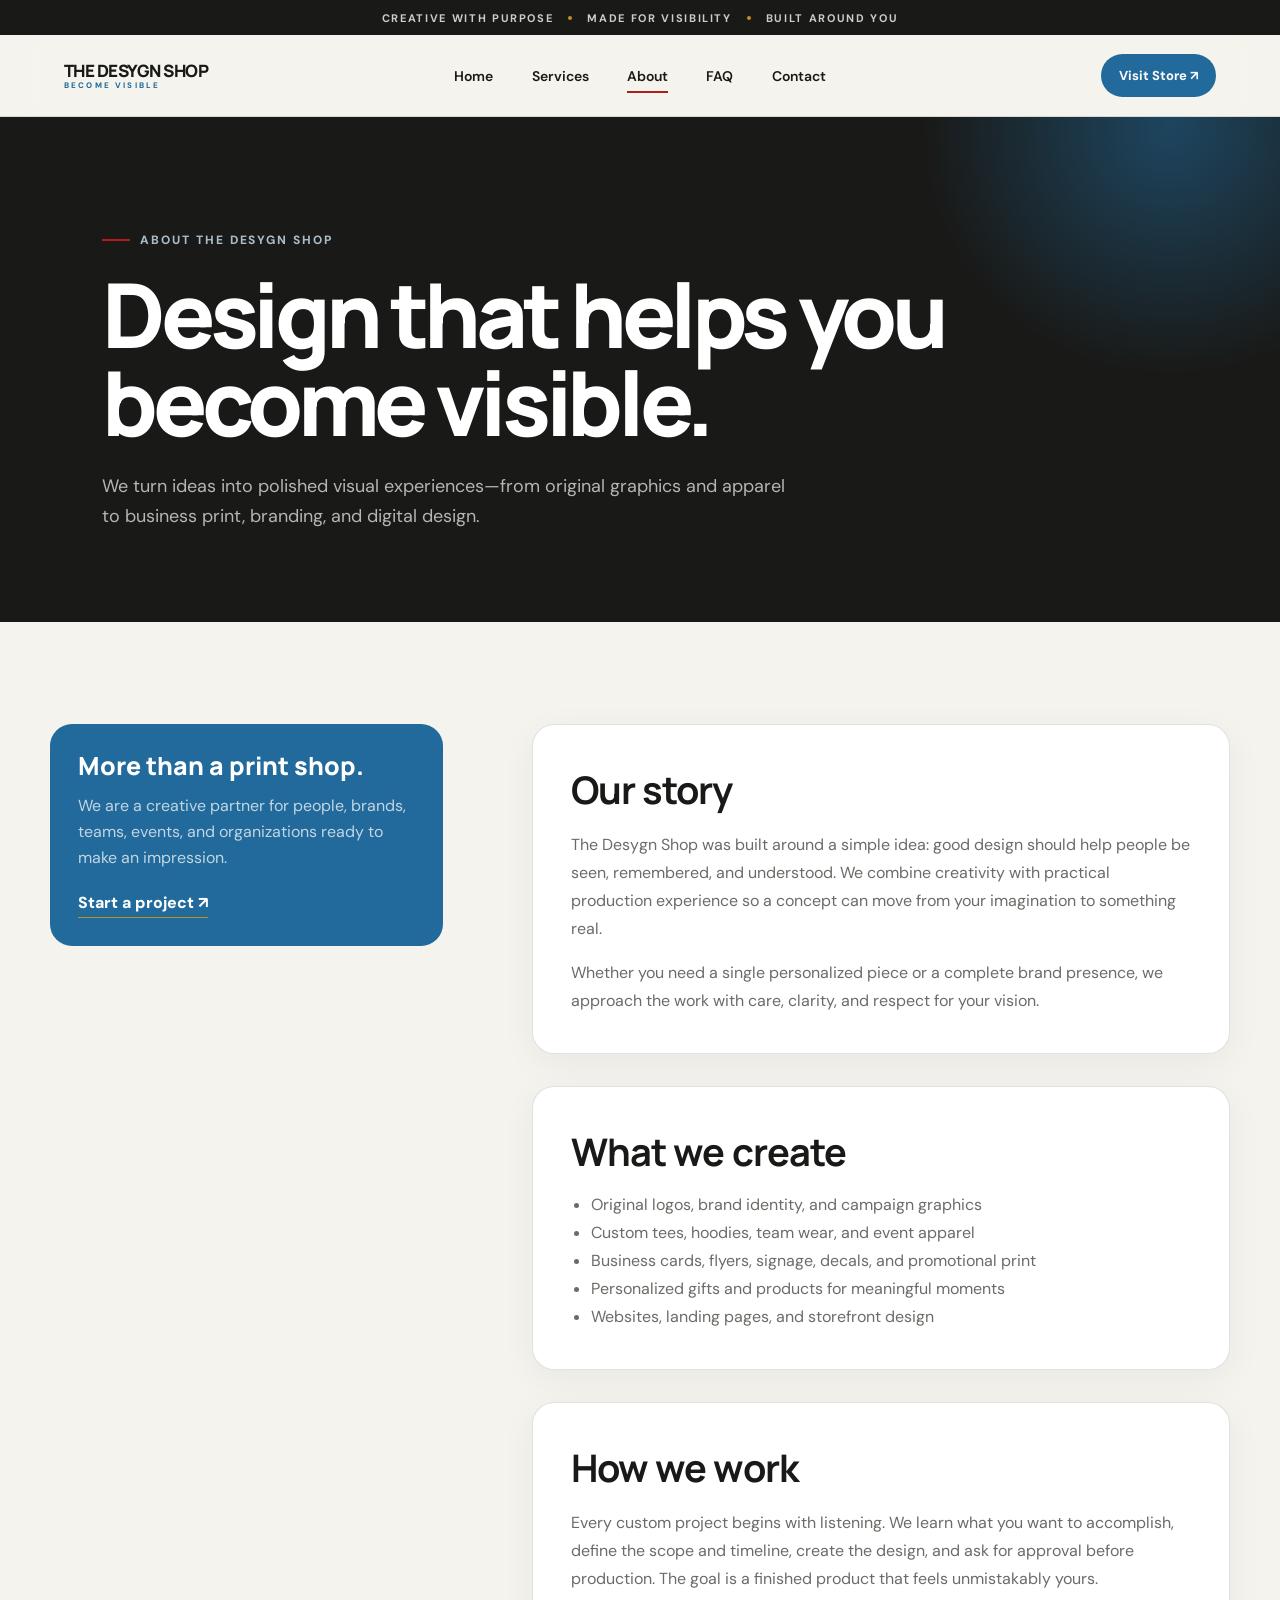
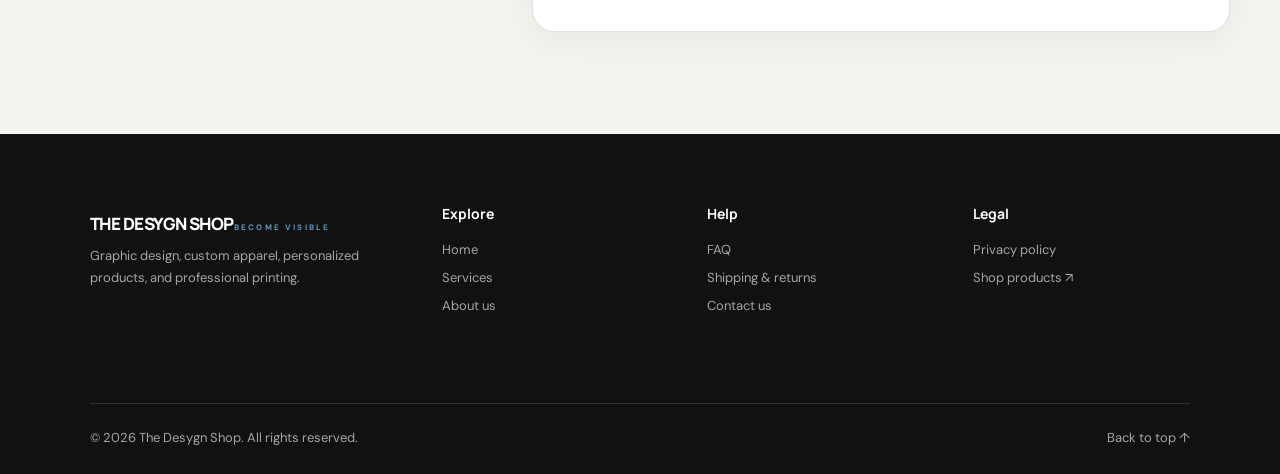
==== about.html @ 27b978d9 "Add about page assets" ====
<!doctype html><html lang="en"><head><meta charset="utf-8"><meta name="viewport" content="width=device-width,initial-scale=1"><meta name="description" content="Meet The Desygn Shop, a creative studio helping people and businesses become visible through design, apparel, print, and personalized products."><title>About Us | The Desygn Shop</title><link rel="stylesheet" href="styles.css"><link rel="stylesheet" href="info.css"><script defer src="app.js"></script></head>
<body class="info-page"><a class="skip-link" href="#main">Skip to content</a><div class="announcement"><span>Creative with purpose</span><i></i><span>Made for visibility</span><i></i><span>Built around you</span></div>
<header class="site-header" id="top"><a class="text-brand" href="index.html"><strong>The Desygn Shop</strong><span>Become visible</span></a><button class="menu-toggle" type="button" aria-expanded="false" aria-controls="site-nav"><span></span><span></span><span></span><span class="sr-only">Menu</span></button><nav class="site-nav" id="site-nav"><a href="index.html">Home</a><a href="services.html">Services</a><a href="about.html" aria-current="page">About</a><a href="faq.html">FAQ</a><a href="contact.html">Contact</a></nav><a class="header-shop" href="https://shop.thedesygnshop.com">Visit Store ↗</a></header>
<main id="main"><section class="info-hero"><p class="eyebrow light"><span></span>About The Desygn Shop</p><h1>Design that helps you become visible.</h1><p>We turn ideas into polished visual experiences—from original graphics and apparel to business print, branding, and digital design.</p></section><section class="info-wrap info-grid"><aside class="info-aside"><h2>More than a print shop.</h2><p>We are a creative partner for people, brands, teams, events, and organizations ready to make an impression.</p><a href="contact.html">Start a project ↗</a></aside><div class="prose"><article><h2>Our story</h2><p>The Desygn Shop was built around a simple idea: good design should help people be seen, remembered, and understood. We combine creativity with practical production experience so a concept can move from your imagination to something real.</p><p>Whether you need a single personalized piece or a complete brand presence, we approach the work with care, clarity, and respect for your vision.</p></article><article><h2>What we create</h2><ul><li>Original logos, brand identity, and campaign graphics</li><li>Custom tees, hoodies, team wear, and event apparel</li><li>Business cards, flyers, signage, decals, and promotional print</li><li>Personalized gifts and products for meaningful moments</li><li>Websites, landing pages, and storefront design</li></ul></article><article><h2>How we work</h2><p>Every custom project begins with listening. We learn what you want to accomplish, define the scope and timeline, create the design, and ask for approval before production. The goal is a finished product that feels unmistakably yours.</p></article></div></section></main>
<footer class="site-footer"><div class="footer-brand"><a class="text-brand text-brand-light" href="index.html"><strong>The Desygn Shop</strong><span>Become visible</span></a><p>Graphic design, custom apparel, personalized products, and professional printing.</p></div><div><h3>Explore</h3><a href="index.html">Home</a><a href="services.html">Services</a><a href="about.html">About us</a></div><div><h3>Help</h3><a href="faq.html">FAQ</a><a href="shipping-returns.html">Shipping &amp; returns</a><a href="contact.html">Contact us</a></div><div><h3>Legal</h3><a href="privacy.html">Privacy policy</a><a href="https://shop.thedesygnshop.com">Shop products ↗</a></div><div class="footer-bottom"><span>© <span id="year"></span> The Desygn Shop. All rights reserved.</span><a href="#top">Back to top ↑</a></div></footer></body></html>
---- styles.css ----
@import url('https://fonts.googleapis.com/css2?family=DM+Sans:wght@400;500;600;700&family=Manrope:wght@400;500;600;700;800&display=swap');

:root {
  --ink: #191917;
  --ink-soft: #242422;
  --blue: #216a9b;
  --sky: #5d96bc;
  --red: #b11d1e;
  --gold: #c1911f;
  --silver: #a9bcc7;
  --white: #fff;
  --paper: #f5f3ed;
  --muted: #6c6b67;
  --line: rgba(25, 25, 23, .13);
  --radius: 24px;
  --shadow: 0 22px 70px rgba(12, 25, 38, .13);
}

* { box-sizing: border-box; }
html { scroll-behavior: smooth; }
body { margin: 0; color: var(--ink); background: var(--paper); font-family: "DM Sans", sans-serif; -webkit-font-smoothing: antialiased; }
body.menu-open { overflow: hidden; }
a { color: inherit; text-decoration: none; }
img { display: block; max-width: 100%; }
button { font: inherit; }
.sr-only { position: absolute; width: 1px; height: 1px; padding: 0; margin: -1px; overflow: hidden; clip: rect(0,0,0,0); white-space: nowrap; border: 0; }
.skip-link { position: fixed; left: 16px; top: -80px; z-index: 1000; padding: 12px 18px; color: #fff; background: var(--blue); border-radius: 8px; }
.skip-link:focus { top: 16px; }

.announcement { min-height: 35px; display: flex; align-items: center; justify-content: center; gap: 15px; padding: 7px 20px; color: rgba(255,255,255,.78); background: var(--ink); font-size: 11px; font-weight: 700; letter-spacing: .15em; text-transform: uppercase; }
.announcement i { width: 4px; height: 4px; background: var(--gold); border-radius: 50%; }

.site-header { position: sticky; top: 0; z-index: 100; min-height: 82px; display: grid; grid-template-columns: 190px 1fr 190px; align-items: center; gap: 26px; padding: 8px clamp(24px, 5vw, 76px); background: rgba(245, 243, 237, .92); border-bottom: 1px solid var(--line); backdrop-filter: blur(16px); }
.brand { justify-self: start; width: 88px; height: 66px; display: grid; place-items: center; }
.brand img { max-height: 72px; }
.site-nav { display: flex; justify-content: center; gap: clamp(18px, 3vw, 42px); font-size: 14px; font-weight: 600; }
.site-nav a { position: relative; padding: 12px 0; }
.site-nav a::after { content: ""; position: absolute; left: 0; right: 100%; bottom: 4px; height: 2px; background: var(--red); transition: right .25s ease; }
.site-nav a:hover::after, .site-nav a:focus-visible::after { right: 0; }
.header-shop { justify-self: end; padding: 13px 18px; color: #fff; background: var(--blue); border-radius: 999px; font-size: 13px; font-weight: 700; transition: transform .2s ease, background .2s ease; }
.header-shop:hover { transform: translateY(-2px); background: var(--ink); }
.menu-toggle { display: none; }

.hero { position: relative; min-height: 760px; display: grid; grid-template-columns: 1.02fr .98fr; align-items: center; gap: 5vw; overflow: hidden; padding: clamp(70px, 8vw, 125px) clamp(24px, 7vw, 110px); background: var(--ink); isolation: isolate; }
.hero::before { content: ""; position: absolute; inset: 0; opacity: .12; background-image: linear-gradient(rgba(255,255,255,.15) 1px, transparent 1px), linear-gradient(90deg, rgba(255,255,255,.15) 1px, transparent 1px); background-size: 72px 72px; mask-image: linear-gradient(to right, #000, transparent 75%); z-index: -1; }
.hero-glow { position: absolute; width: 540px; height: 540px; border-radius: 50%; filter: blur(120px); opacity: .25; z-index: -1; }
.hero-glow-blue { right: 3%; top: 8%; background: var(--blue); }
.hero-glow-red { left: 33%; bottom: -36%; background: var(--red); opacity: .15; }
.hero-copy { position: relative; z-index: 2; max-width: 700px; color: #fff; }
.eyebrow { display: flex; align-items: center; gap: 10px; margin: 0 0 22px; color: var(--blue); font-size: 12px; font-weight: 800; letter-spacing: .16em; text-transform: uppercase; }
.eyebrow span { display: inline-block; width: 28px; height: 2px; background: var(--red); }
.eyebrow.light { color: var(--silver); }
.hero h1 { max-width: 760px; margin: 0; font-family: "Manrope", sans-serif; font-size: clamp(48px, 6.2vw, 96px); line-height: .98; letter-spacing: -.06em; }
.hero h1 em { display: block; color: var(--sky); font-style: normal; }
.hero-lede { max-width: 625px; margin: 30px 0 34px; color: rgba(255,255,255,.72); font-size: clamp(17px, 1.5vw, 21px); line-height: 1.65; }
.hero-actions { display: flex; flex-wrap: wrap; gap: 13px; }
.button { display: inline-flex; align-items: center; justify-content: center; min-height: 54px; padding: 0 24px; border: 1px solid transparent; border-radius: 999px; font-size: 14px; font-weight: 800; transition: transform .2s ease, background .2s ease, color .2s ease, border .2s ease; }
.button:hover { transform: translateY(-3px); }
.button-primary { color: #fff; background: var(--red); box-shadow: 0 12px 35px rgba(177, 29, 30, .25); }
.button-primary:hover { background: #cf2627; }
.button-secondary { color: #fff; border-color: rgba(255,255,255,.25); background: rgba(255,255,255,.04); }
.button-secondary:hover { border-color: var(--sky); background: rgba(93,150,188,.12); }
.button-dark { color: #fff; background: var(--ink); }
.button-white { color: var(--ink); background: #fff; }
.hero-proof { display: flex; flex-wrap: wrap; gap: 28px; margin-top: 48px; padding-top: 26px; border-top: 1px solid rgba(255,255,255,.13); }
.hero-proof div { display: grid; gap: 3px; }
.hero-proof strong { color: #fff; font-size: 14px; }
.hero-proof span { color: rgba(255,255,255,.48); font-size: 12px; }
.hero-art { position: relative; min-height: 590px; display: grid; place-items: center; }
.logo-stage { position: relative; z-index: 3; width: min(88%, 520px); aspect-ratio: 1; display: grid; place-items: center; }
.logo-stage img { position: relative; z-index: 2; width: 100%; filter: drop-shadow(0 30px 45px rgba(0,0,0,.48)); animation: float 5s ease-in-out infinite; }
.logo-halo { position: absolute; inset: 8%; border-radius: 50%; background: radial-gradient(circle, rgba(93,150,188,.38), rgba(33,106,155,.09) 48%, transparent 70%); filter: blur(8px); }
.orbit { position: absolute; border: 1px solid rgba(169,188,199,.18); border-radius: 50%; }
.orbit::before { content: ""; position: absolute; width: 10px; height: 10px; background: var(--gold); border-radius: 50%; box-shadow: 0 0 25px var(--gold); }
.orbit-one { width: 560px; height: 560px; animation: spin 22s linear infinite; }
.orbit-one::before { left: 18%; top: 4%; }
.orbit-two { width: 430px; height: 430px; animation: spin 15s linear infinite reverse; }
.orbit-two::before { right: 3%; bottom: 27%; background: var(--red); box-shadow: 0 0 25px var(--red); }
.floating-tag { position: absolute; z-index: 4; padding: 11px 16px; color: #fff; background: rgba(25,25,23,.8); border: 1px solid rgba(255,255,255,.15); border-radius: 999px; backdrop-filter: blur(12px); font-size: 12px; font-weight: 700; box-shadow: var(--shadow); }
.tag-one { left: 0; top: 22%; }
.tag-two { right: -2%; top: 42%; }
.tag-three { left: 9%; bottom: 13%; }
@keyframes spin { to { transform: rotate(360deg); } }
@keyframes float { 0%,100% { transform: translateY(0) rotate(-1deg); } 50% { transform: translateY(-14px) rotate(1deg); } }

.marquee { overflow: hidden; color: #fff; background: var(--blue); border-top: 1px solid rgba(255,255,255,.18); border-bottom: 1px solid rgba(0,0,0,.16); }
.marquee-track { width: max-content; display: flex; align-items: center; gap: 30px; padding: 17px 0; animation: marquee 28s linear infinite; }
.marquee span { font-family: "Manrope", sans-serif; font-size: 14px; font-weight: 700; letter-spacing: .09em; text-transform: uppercase; }
.marquee b { color: var(--gold); }
@keyframes marquee { to { transform: translateX(-50%); } }

.section { padding: clamp(78px, 9vw, 145px) clamp(24px, 7vw, 110px); }
.section-heading { display: grid; grid-template-columns: 1.25fr .75fr; align-items: end; gap: 60px; margin-bottom: 48px; }
.section-heading h2, .services h2, .process h2, .about h2, .cta h2 { margin: 0; font-family: "Manrope", sans-serif; font-size: clamp(36px, 4.5vw, 67px); line-height: 1.06; letter-spacing: -.045em; }
.section-heading > p { max-width: 520px; margin: 0 0 6px; color: var(--muted); line-height: 1.7; }
.filter-row { display: flex; flex-wrap: wrap; gap: 10px; margin-bottom: 34px; }
.filter { padding: 11px 17px; border: 1px solid var(--line); border-radius: 999px; color: var(--muted); background: transparent; cursor: pointer; font-size: 13px; font-weight: 700; }
.filter:hover, .filter.active { color: #fff; border-color: var(--blue); background: var(--blue); }
.product-grid { display: grid; grid-template-columns: repeat(3, minmax(0,1fr)); gap: 28px; }
.product-card { overflow: hidden; background: #fff; border: 1px solid rgba(25,25,23,.07); border-radius: 20px; box-shadow: 0 7px 30px rgba(25,25,23,.05); transition: transform .3s ease, box-shadow .3s ease, opacity .25s ease; }
.product-card:hover { transform: translateY(-8px); box-shadow: var(--shadow); }
.product-card.filtered-out { display: none; }
.product-image { position: relative; display: block; aspect-ratio: 1 / .88; overflow: hidden; background: #e8e5df; }
.product-image img { width: 100%; height: 100%; object-fit: cover; transition: transform .6s cubic-bezier(.2,.75,.2,1); }
.product-card:hover .product-image img { transform: scale(1.055); }
.product-badge { position: absolute; left: 14px; top: 14px; padding: 8px 11px; color: #fff; background: var(--red); border-radius: 999px; font-size: 10px; font-weight: 800; letter-spacing: .08em; text-transform: uppercase; }
.product-badge.gold { color: var(--ink); background: var(--gold); }
.product-info { padding: 22px; }
.product-info > p { margin: 0 0 8px; color: var(--blue); font-size: 11px; font-weight: 800; letter-spacing: .12em; text-transform: uppercase; }
.product-info h3 { margin: 0 0 22px; font-family: "Manrope", sans-serif; font-size: 20px; }
.product-info > div { display: flex; align-items: center; justify-content: space-between; }
.product-info strong { font-size: 18px; }
.product-info a { color: var(--muted); font-size: 13px; font-weight: 700; }
.product-info a span { color: var(--red); }
.center-action { display: flex; justify-content: center; margin-top: 48px; }

.services { display: grid; grid-template-columns: .85fr 1.15fr; gap: 7vw; color: #fff; background: var(--blue); }
.services-intro { position: sticky; top: 130px; align-self: start; }
.services-intro p:last-child { max-width: 520px; color: rgba(255,255,255,.67); line-height: 1.75; }
.service-list { border-top: 1px solid rgba(255,255,255,.2); }
.service-card { display: grid; grid-template-columns: 46px 1fr 32px; gap: 18px; align-items: start; padding: 30px 0; border-bottom: 1px solid rgba(255,255,255,.2); }
.service-card > span { color: var(--gold); font-size: 12px; font-weight: 800; }
.service-card h3 { margin: 0 0 8px; font-family: "Manrope", sans-serif; font-size: clamp(22px, 2.3vw, 33px); }
.service-card p { margin: 0; color: rgba(255,255,255,.63); line-height: 1.6; }
.service-card b { color: var(--gold); font-size: 20px; }

.process { background: #fff; }
.steps { display: grid; grid-template-columns: repeat(3, 1fr); gap: 22px; }
.step { position: relative; min-height: 330px; padding: 32px; overflow: hidden; border: 1px solid var(--line); border-radius: var(--radius); background: var(--paper); }
.step > span { position: absolute; right: 24px; top: 22px; color: rgba(25,25,23,.2); font-family: "Manrope", sans-serif; font-size: 44px; font-weight: 800; }
.step-icon { width: 54px; height: 54px; display: grid; place-items: center; margin-bottom: 65px; color: #fff; background: var(--blue); border-radius: 16px; font-size: 22px; }
.step:nth-child(2) .step-icon { background: var(--red); }
.step:nth-child(3) .step-icon { color: var(--ink); background: var(--gold); }
.step h3 { margin: 0 0 11px; font-family: "Manrope", sans-serif; font-size: 24px; }
.step p { margin: 0; color: var(--muted); line-height: 1.65; }

.about { min-height: 650px; display: grid; grid-template-columns: .85fr 1.15fr; align-items: center; gap: 8vw; padding: clamp(80px, 10vw, 150px) clamp(24px, 9vw, 150px); color: #fff; background: var(--ink); }
.about-mark { position: relative; display: grid; place-items: center; }
.about-mark::before { content: ""; position: absolute; width: 85%; aspect-ratio: 1; border-radius: 50%; background: radial-gradient(circle, rgba(33,106,155,.35), transparent 70%); }
.about-mark img { position: relative; width: min(100%, 430px); }
.about-copy p { max-width: 700px; color: rgba(255,255,255,.65); font-size: 18px; line-height: 1.8; }
.about-copy a { display: inline-block; margin-top: 18px; padding-bottom: 6px; color: var(--sky); border-bottom: 1px solid var(--sky); font-weight: 800; }
.about-copy a span { color: var(--gold); }

.cta { background: var(--paper); }
.cta-card { display: grid; grid-template-columns: 1fr auto; align-items: center; gap: 55px; padding: clamp(40px, 6vw, 78px); color: #fff; background: linear-gradient(135deg, var(--red), #8e1415); border-radius: 32px; box-shadow: 0 25px 80px rgba(177,29,30,.2); }
.cta-card h2 { max-width: 950px; }

.site-footer { display: grid; grid-template-columns: 1.4fr repeat(3, 1fr); gap: 48px; padding: 70px clamp(24px, 7vw, 110px) 28px; color: rgba(255,255,255,.62); background: #111110; font-size: 13px; }
.footer-brand img { width: 115px; margin-bottom: 20px; }
.footer-brand p { max-width: 330px; line-height: 1.65; }
.site-footer h3 { margin: 0 0 18px; color: #fff; font-family: "Manrope", sans-serif; font-size: 14px; }
.site-footer > div:not(.footer-bottom) > a, .site-footer > div:not(.footer-bottom) > span { display: block; margin: 11px 0; transition: color .2s ease; }
.site-footer a:hover { color: var(--sky); }
.footer-bottom { grid-column: 1 / -1; display: flex; justify-content: space-between; gap: 30px; margin-top: 30px; padding-top: 25px; border-top: 1px solid rgba(255,255,255,.12); }

.reveal { opacity: 0; transform: translateY(24px); transition: opacity .7s ease, transform .7s ease; }
.reveal.visible { opacity: 1; transform: none; }

@media (max-width: 1040px) {
  .site-header { grid-template-columns: 120px 1fr 160px; padding-inline: 25px; }
  .site-nav { gap: 19px; }
  .hero { grid-template-columns: 1fr; padding-top: 90px; }
  .hero-copy { max-width: 820px; }
  .hero-art { min-height: 500px; }
  .product-grid { grid-template-columns: repeat(2, minmax(0,1fr)); }
  .services { grid-template-columns: 1fr; }
  .services-intro { position: static; }
  .site-footer { grid-template-columns: 1.4fr repeat(2, 1fr); }
}

@media (max-width: 760px) {
  .announcement { gap: 9px; font-size: 8px; }
  .site-header { min-height: 72px; grid-template-columns: 1fr auto; }
  .brand { width: 76px; height: 58px; }
  .header-shop { display: none; }
  .menu-toggle { position: relative; z-index: 102; width: 46px; height: 46px; display: grid; align-content: center; gap: 5px; padding: 10px; border: 1px solid var(--line); border-radius: 50%; background: transparent; }
  .menu-toggle span:not(.sr-only) { width: 23px; height: 2px; display: block; background: var(--ink); transition: transform .25s ease, opacity .25s ease; }
  .menu-toggle[aria-expanded="true"] span:nth-child(1) { transform: translateY(7px) rotate(45deg); }
  .menu-toggle[aria-expanded="true"] span:nth-child(2) { opacity: 0; }
  .menu-toggle[aria-expanded="true"] span:nth-child(3) { transform: translateY(-7px) rotate(-45deg); }
  .site-nav { position: fixed; inset: 0; z-index: 101; display: flex; flex-direction: column; align-items: center; justify-content: center; gap: 25px; visibility: hidden; opacity: 0; color: #fff; background: rgba(25,25,23,.98); font-family: "Manrope", sans-serif; font-size: 28px; transition: opacity .25s ease, visibility .25s ease; }
  .site-nav.open { visibility: visible; opacity: 1; }
  .hero { min-height: auto; padding: 75px 24px 60px; }
  .hero h1 { font-size: clamp(46px, 14vw, 70px); }
  .hero-art { min-height: 390px; }
  .orbit-one { width: 390px; height: 390px; }
  .orbit-two { width: 300px; height: 300px; }
  .floating-tag { font-size: 10px; }
  .tag-one { left: -8px; }
  .tag-two { right: -5px; }
  .section-heading { grid-template-columns: 1fr; gap: 18px; }
  .product-grid, .steps { grid-template-columns: 1fr; }
  .product-grid { gap: 20px; }
  .services { padding-inline: 24px; }
  .about { grid-template-columns: 1fr; text-align: left; }
  .about-mark img { width: 280px; }
  .cta-card { grid-template-columns: 1fr; }
  .site-footer { grid-template-columns: 1fr 1fr; }
  .footer-brand { grid-column: 1 / -1; }
  .footer-bottom { flex-direction: column; }
}

@media (prefers-reduced-motion: reduce) {
  *, *::before, *::after { scroll-behavior: auto !important; animation-duration: .01ms !important; animation-iteration-count: 1 !important; transition-duration: .01ms !important; }
  .reveal { opacity: 1; transform: none; }
}

/* Creative services page — intentionally image-free */
.text-brand { justify-self: start; display: inline-grid; gap: 2px; line-height: 1; text-transform: uppercase; }
.text-brand strong { font-family: "Manrope", sans-serif; font-size: 17px; font-weight: 800; letter-spacing: -.03em; }
.text-brand span { color: var(--blue); font-size: 8px; font-weight: 800; letter-spacing: .27em; }
.site-nav [aria-current="page"]::after { right: 0; }

.service-hero { position: relative; min-height: 710px; display: grid; grid-template-columns: 1.08fr .92fr; align-items: center; gap: 5vw; overflow: hidden; padding: clamp(75px, 9vw, 135px) clamp(24px, 7vw, 110px); color: #fff; background: var(--ink); isolation: isolate; }
.service-hero::before { content: ""; position: absolute; inset: 0; z-index: -2; opacity: .14; background-image: linear-gradient(rgba(255,255,255,.13) 1px, transparent 1px), linear-gradient(90deg, rgba(255,255,255,.13) 1px, transparent 1px); background-size: 70px 70px; }
.service-hero::after { content: ""; position: absolute; z-index: -1; width: 740px; height: 740px; right: -220px; top: -250px; border-radius: 50%; background: radial-gradient(circle, rgba(33,106,155,.52), rgba(33,106,155,.08) 58%, transparent 72%); }
.service-hero-copy { position: relative; z-index: 2; max-width: 790px; }
.service-hero h1 { margin: 0; font-family: "Manrope", sans-serif; font-size: clamp(48px, 6.3vw, 94px); line-height: .99; letter-spacing: -.06em; }
.service-hero h1 em { color: var(--sky); font-style: normal; }
.service-hero-copy > p:not(.eyebrow) { max-width: 650px; margin: 30px 0 34px; color: rgba(255,255,255,.68); font-size: clamp(17px, 1.5vw, 21px); line-height: 1.7; }
.type-art { position: relative; min-height: 520px; }
.type-art-ring { position: absolute; border: 1px solid rgba(255,255,255,.17); border-radius: 50%; }
.ring-a { width: 470px; height: 470px; right: 1%; top: 2%; }
.ring-b { width: 330px; height: 330px; right: 15%; top: 15%; border-color: rgba(193,145,31,.35); }
.type-word { position: absolute; z-index: 2; font-family: "Manrope", sans-serif; font-weight: 800; line-height: .8; letter-spacing: -.07em; text-shadow: 0 20px 55px rgba(0,0,0,.3); }
.word-web { top: 15%; right: 7%; color: var(--sky); font-size: clamp(72px, 9vw, 142px); transform: rotate(-7deg); }
.word-brand { top: 42%; right: 1%; color: #fff; font-size: clamp(56px, 7vw, 108px); transform: rotate(4deg); }
.word-print { bottom: 13%; right: 15%; color: var(--gold); font-size: clamp(55px, 6.5vw, 95px); transform: rotate(-3deg); }
.shape { position: absolute; z-index: 1; display: block; }
.shape-red { width: 85px; height: 85px; left: 7%; top: 20%; background: var(--red); transform: rotate(18deg); }
.shape-gold { width: 24px; height: 180px; left: 20%; bottom: 7%; background: var(--gold); transform: rotate(-20deg); }

.service-menu { background: var(--paper); }
.creative-grid { display: grid; grid-template-columns: repeat(3, minmax(0, 1fr)); gap: 22px; }
.creative-card { position: relative; min-height: 485px; padding: 30px; overflow: hidden; background: #fff; border: 1px solid var(--line); border-radius: var(--radius); transition: transform .3s ease, box-shadow .3s ease; }
.creative-card:hover { transform: translateY(-7px); box-shadow: var(--shadow); }
.creative-card-featured { color: #fff; background: var(--blue); border-color: var(--blue); }
.creative-number { position: absolute; right: 26px; top: 24px; color: rgba(25,25,23,.18); font-family: "Manrope", sans-serif; font-size: 44px; font-weight: 800; }
.creative-card-featured .creative-number { color: rgba(255,255,255,.2); }
.creative-icon { width: 58px; height: 58px; display: grid; place-items: center; margin-bottom: 60px; color: #fff; background: var(--ink); border-radius: 17px; font-size: 22px; }
.creative-card:nth-child(3n + 2) .creative-icon { background: var(--red); }
.creative-card:nth-child(3n) .creative-icon { color: var(--ink); background: var(--gold); }
.creative-card-featured .creative-icon { color: var(--ink); background: var(--gold); }
.creative-kicker { margin: 0 0 7px !important; color: var(--blue) !important; font-size: 10px !important; font-weight: 800; letter-spacing: .17em; text-transform: uppercase; }
.creative-card-featured .creative-kicker { color: var(--gold) !important; }
.creative-card h3 { margin: 0 0 14px; font-family: "Manrope", sans-serif; font-size: 27px; }
.creative-card > p:not(.creative-kicker) { min-height: 82px; margin: 0 0 23px; color: var(--muted); line-height: 1.63; }
.creative-card-featured > p:not(.creative-kicker) { color: rgba(255,255,255,.68); }
.creative-card ul { display: grid; gap: 9px; margin: 0; padding: 20px 0 0; border-top: 1px solid var(--line); list-style: none; color: var(--ink); font-size: 13px; font-weight: 700; }
.creative-card-featured ul { color: #fff; border-color: rgba(255,255,255,.2); }
.creative-card li::before { content: "+"; margin-right: 9px; color: var(--red); font-weight: 800; }
.creative-card-featured li::before { color: var(--gold); }

.studio-statement { padding: clamp(80px, 11vw, 175px) clamp(24px, 9vw, 150px); color: #fff; background: var(--blue); }
.studio-statement p { max-width: 1200px; margin: 0; font-family: "Manrope", sans-serif; font-size: clamp(42px, 6vw, 88px); line-height: 1.08; letter-spacing: -.055em; }
.studio-statement strong { color: var(--gold); font-weight: 800; }
.studio-statement strong:last-child { color: #fff; text-decoration: underline; text-decoration-color: var(--red); text-decoration-thickness: 7px; text-underline-offset: 9px; }

.service-process { background: #fff; }
.process-line { position: relative; display: grid; grid-template-columns: repeat(4, 1fr); gap: 0; margin: 0; padding: 0; list-style: none; }
.process-line::before { content: ""; position: absolute; left: 3%; right: 3%; top: 31px; height: 1px; background: var(--line); }
.process-line li { position: relative; padding: 0 30px 0 0; }
.process-line li > span { position: relative; z-index: 1; width: 62px; height: 62px; display: grid; place-items: center; margin-bottom: 30px; color: #fff; background: var(--ink); border: 7px solid #fff; border-radius: 50%; font-family: "Manrope", sans-serif; font-size: 12px; font-weight: 800; }
.process-line li:nth-child(2) > span { background: var(--blue); }
.process-line li:nth-child(3) > span { background: var(--red); }
.process-line li:nth-child(4) > span { color: var(--ink); background: var(--gold); }
.process-line h3 { margin: 0 0 10px; font-family: "Manrope", sans-serif; font-size: 23px; }
.process-line p { max-width: 265px; margin: 0; color: var(--muted); line-height: 1.65; }

.service-cta { background: var(--paper); }
.service-cta-card { position: relative; overflow: hidden; padding: clamp(45px, 7vw, 92px); color: #fff; background: var(--ink); border-radius: 32px; }
.service-cta-card::after { content: "DESIGN"; position: absolute; right: -25px; bottom: -38px; color: rgba(93,150,188,.13); font-family: "Manrope", sans-serif; font-size: clamp(90px, 17vw, 250px); font-weight: 800; letter-spacing: -.08em; line-height: .8; }
.service-cta-card > * { position: relative; z-index: 1; }
.service-cta-card h2 { max-width: 900px; margin: 0; font-family: "Manrope", sans-serif; font-size: clamp(43px, 6vw, 83px); line-height: 1; letter-spacing: -.055em; }
.service-cta-card > p:not(.eyebrow) { max-width: 550px; margin: 24px 0 30px; color: rgba(255,255,255,.65); font-size: 18px; line-height: 1.7; }
.text-brand-light strong { color: #fff; }
.text-brand-light span { color: var(--sky); }

@media (max-width: 1040px) {
  .service-hero { grid-template-columns: 1fr; }
  .type-art { min-height: 420px; }
  .creative-grid { grid-template-columns: repeat(2, minmax(0, 1fr)); }
  .process-line { grid-template-columns: repeat(2, 1fr); gap: 45px 20px; }
  .process-line::before { display: none; }
}

@media (max-width: 760px) {
  .services-header .text-brand { max-width: 150px; }
  .service-hero { min-height: auto; padding-top: 75px; }
  .service-hero h1 { font-size: clamp(46px, 13.5vw, 68px); }
  .type-art { min-height: 330px; }
  .ring-a { width: 320px; height: 320px; }
  .ring-b { width: 225px; height: 225px; }
  .word-web { top: 13%; right: 4%; font-size: 82px; }
  .word-brand { top: 43%; font-size: 62px; }
  .word-print { font-size: 57px; }
  .shape-red { width: 52px; height: 52px; }
  .shape-gold { height: 110px; }
  .creative-grid, .process-line { grid-template-columns: 1fr; }
  .creative-card { min-height: auto; }
  .creative-card > p:not(.creative-kicker) { min-height: 0; }
  .process-line { gap: 35px; }
  .service-cta-card { border-radius: 24px; }
}
---- info.css ----
.info-page { background: var(--paper); }
.info-hero { position: relative; overflow: hidden; padding: clamp(72px, 9vw, 130px) clamp(24px, 8vw, 125px) clamp(58px, 7vw, 95px); color: #fff; background: var(--ink); }
.info-hero::after { content: ""; position: absolute; width: 520px; height: 520px; right: -150px; top: -250px; border-radius: 50%; background: radial-gradient(circle, rgba(33,106,155,.55), transparent 68%); }
.info-hero > * { position: relative; z-index: 1; }
.info-hero h1 { max-width: 1000px; margin: 0; font: 800 clamp(48px, 7vw, 92px)/.98 "Manrope", sans-serif; letter-spacing: -.06em; }
.info-hero p:last-child { max-width: 700px; margin: 25px 0 0; color: rgba(255,255,255,.68); font-size: 18px; line-height: 1.7; }
.info-wrap { width: min(1180px, calc(100% - 48px)); margin: 0 auto; padding: clamp(58px, 8vw, 110px) 0; }
.info-grid { display: grid; grid-template-columns: minmax(0, .72fr) minmax(0, 1.28fr); gap: clamp(35px, 7vw, 100px); align-items: start; }
.info-aside { position: sticky; top: 125px; padding: 28px; color: #fff; background: var(--blue); border-radius: 22px; }
.info-aside h2 { margin: 0 0 12px; font: 800 25px/1.15 "Manrope", sans-serif; }
.info-aside p { margin: 0 0 20px; color: rgba(255,255,255,.72); line-height: 1.65; }
.info-aside a { display: inline-flex; padding-bottom: 4px; color: #fff; border-bottom: 1px solid var(--gold); font-weight: 800; }
.prose { display: grid; gap: 32px; }
.prose article, .faq-item, .contact-card { padding: clamp(25px, 4vw, 38px); background: #fff; border: 1px solid var(--line); border-radius: 22px; box-shadow: 0 9px 35px rgba(25,25,23,.05); }
.prose h2, .prose h3, .contact-card h2 { margin: 0 0 13px; font-family: "Manrope", sans-serif; letter-spacing: -.025em; }
.prose h2 { font-size: clamp(27px, 3vw, 38px); }
.prose h3 { font-size: 22px; }
.prose p, .prose li, .contact-card p { color: var(--muted); line-height: 1.75; }
.prose p:first-child { margin-top: 0; }
.prose p:last-child, .contact-card p:last-child { margin-bottom: 0; }
.prose ul { margin: 14px 0 0; padding-left: 20px; }
.policy-note { padding: 18px 21px; border-left: 4px solid var(--gold); background: rgba(193,145,31,.09); border-radius: 4px 14px 14px 4px; }
.faq-list { display: grid; gap: 14px; }
.faq-item { padding: 0; overflow: hidden; }
.faq-item summary { cursor: pointer; padding: 23px 27px; font: 800 17px/1.4 "Manrope", sans-serif; list-style: none; }
.faq-item summary::-webkit-details-marker { display: none; }
.faq-item summary::after { content: "+"; float: right; color: var(--red); font-size: 24px; }
.faq-item[open] summary::after { content: "−"; }
.faq-item p { margin: 0; padding: 0 27px 25px; color: var(--muted); line-height: 1.7; }
.contact-grid { display: grid; grid-template-columns: repeat(2, minmax(0,1fr)); gap: 22px; }
.contact-card strong { display: block; margin-bottom: 10px; color: var(--blue); font-size: 11px; letter-spacing: .13em; text-transform: uppercase; }
.contact-card a { color: var(--blue); font-weight: 800; }
.contact-card-wide { grid-column: 1 / -1; color: #fff; background: var(--ink); }
.contact-card-wide p { color: rgba(255,255,255,.68); }
.contact-form { margin-top: 28px; }
.form-grid { display: grid; grid-template-columns: repeat(2, minmax(0,1fr)); gap: 18px; margin-bottom: 24px; }
.form-grid label { display: grid; gap: 8px; color: #fff; font-size: 13px; font-weight: 700; }
.form-grid input:not([type="checkbox"]), .form-grid select, .form-grid textarea { width: 100%; padding: 14px 15px; color: var(--ink); background: #fff; border: 1px solid rgba(255,255,255,.2); border-radius: 10px; font: inherit; }
.form-grid textarea { resize: vertical; }
.form-wide { grid-column: 1 / -1; }
.form-consent { grid-template-columns: 18px 1fr !important; align-items: start; color: rgba(255,255,255,.72) !important; font-weight: 400 !important; line-height: 1.55; }
.form-consent input { margin-top: 4px; }
.form-consent a { color: var(--sky); text-decoration: underline; }
.page-links { display: flex; flex-wrap: wrap; gap: 10px; margin-top: 22px; }
.page-links a { padding: 10px 14px; color: #fff; border: 1px solid rgba(255,255,255,.22); border-radius: 999px; font-size: 12px; font-weight: 700; }
@media (max-width: 820px) { .info-grid { grid-template-columns: 1fr; } .info-aside { position: static; } .contact-grid, .form-grid { grid-template-columns: 1fr; } .contact-card-wide, .form-wide { grid-column: auto; } }
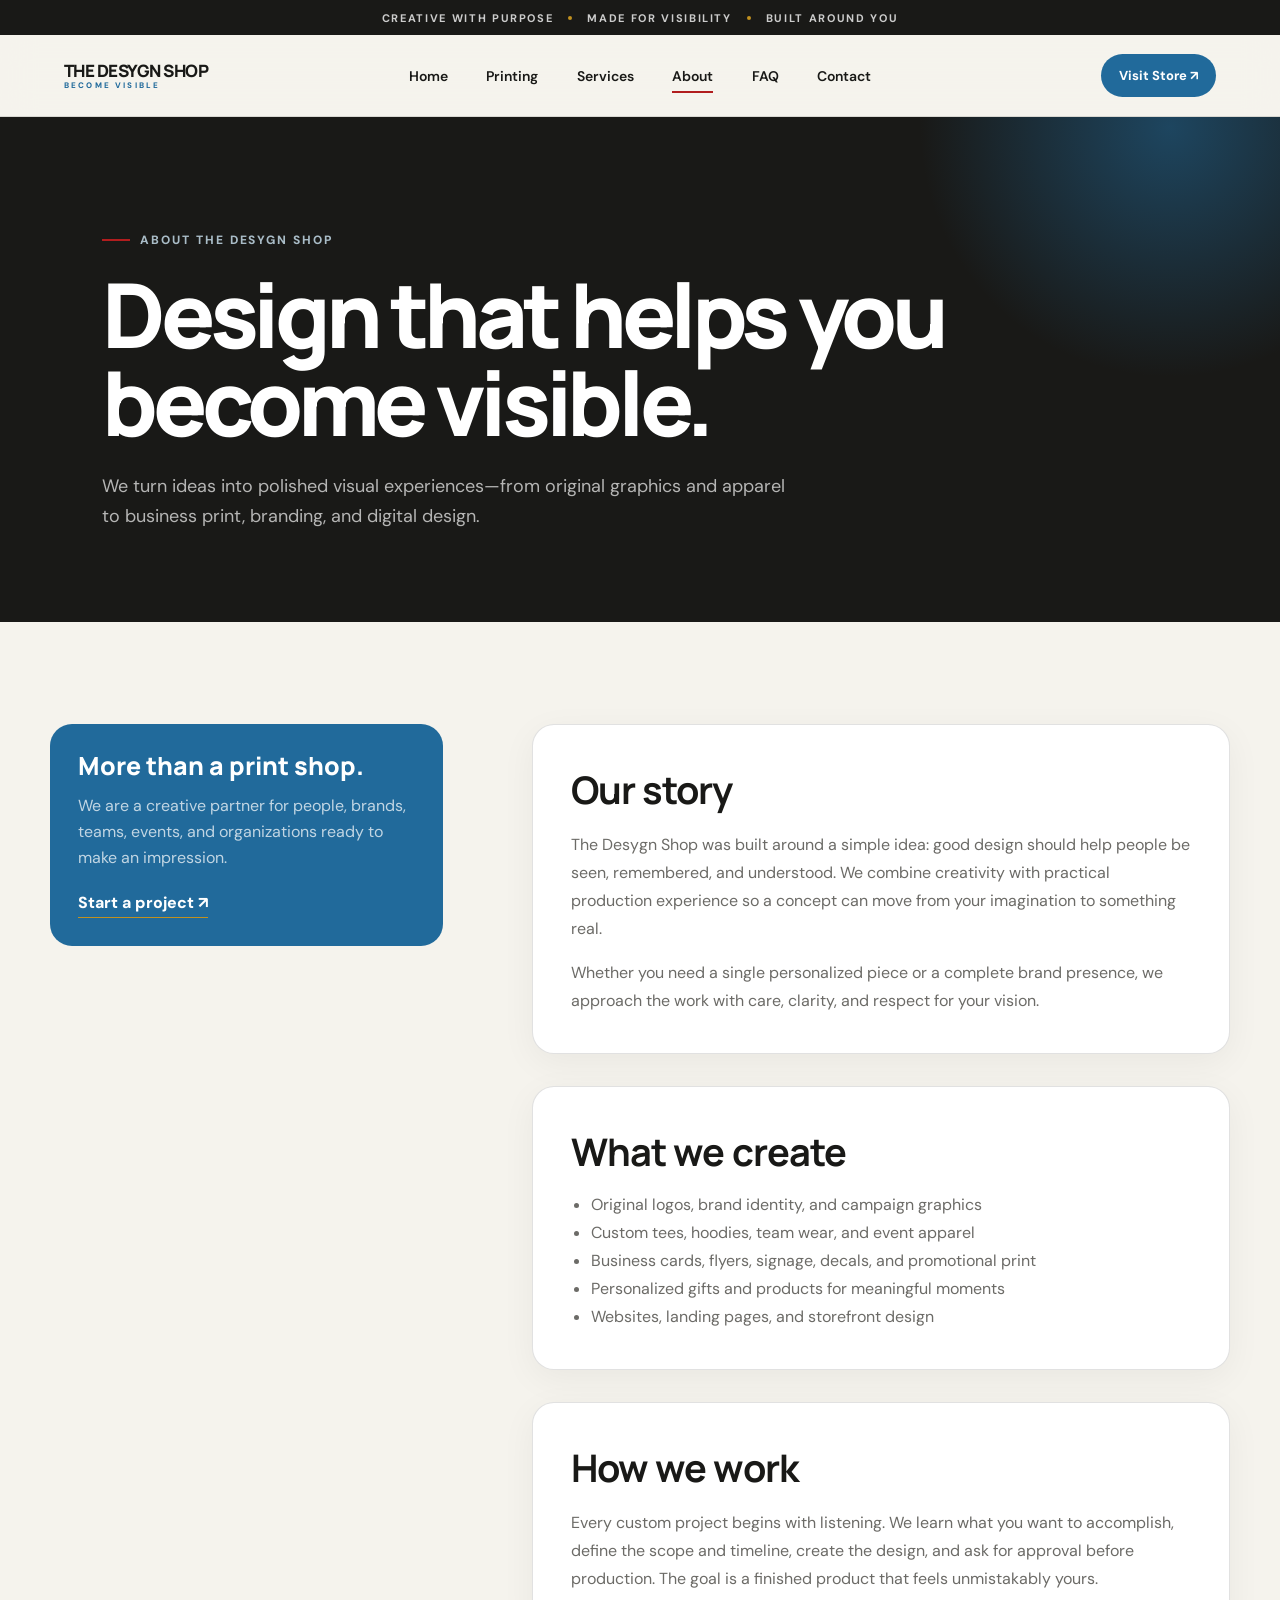
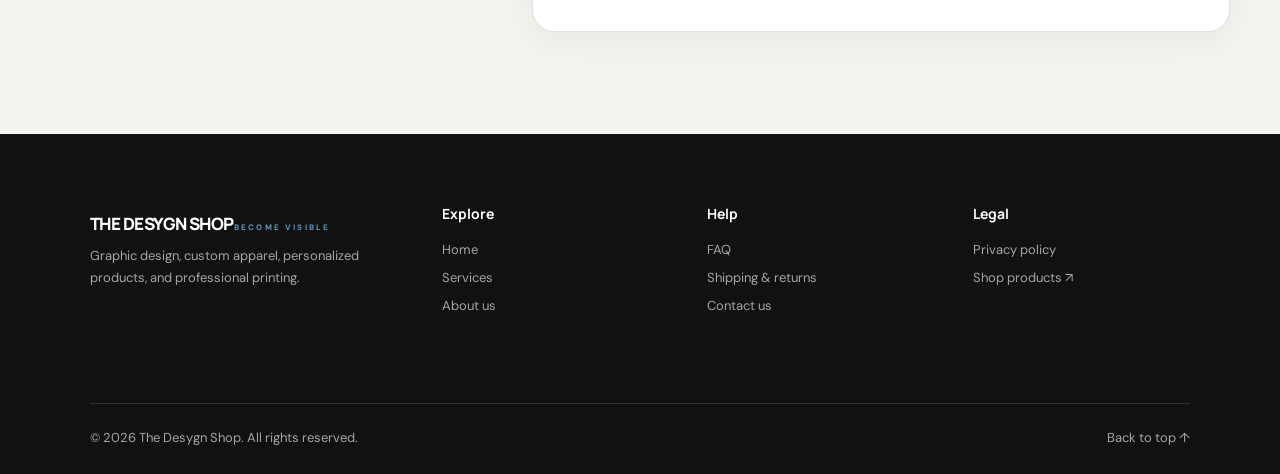
==== commit be4ab176: "Use custom Wix store domain in about.html" ====
--- a/styles.css
+++ b/styles.css
@@ -90,6 +90,74 @@
 @keyframes marquee { to { transform: translateX(-50%); } }
 
 .section { padding: clamp(78px, 9vw, 145px) clamp(24px, 7vw, 110px); }
+
+.web-promo { padding-top: clamp(58px, 7vw, 95px); padding-bottom: clamp(58px, 7vw, 95px); background: #fff; }
+.web-promo-card { position: relative; display: grid; grid-template-columns: minmax(0, 1.05fr) minmax(390px, .95fr); align-items: center; gap: clamp(45px, 6vw, 95px); overflow: hidden; padding: clamp(44px, 6vw, 86px); color: #fff; background: var(--ink); border-radius: 34px; box-shadow: 0 30px 90px rgba(12,25,38,.2); isolation: isolate; }
+.web-promo-card::before { content: ""; position: absolute; inset: 0; z-index: -3; opacity: .12; background-image: linear-gradient(rgba(255,255,255,.18) 1px, transparent 1px), linear-gradient(90deg, rgba(255,255,255,.18) 1px, transparent 1px); background-size: 46px 46px; mask-image: linear-gradient(90deg, #000 10%, transparent 92%); }
+.web-promo-card::after { content: ""; position: absolute; z-index: -2; width: 720px; height: 720px; right: -300px; top: -265px; border-radius: 50%; background: radial-gradient(circle, rgba(33,106,155,.8), rgba(33,106,155,.22) 46%, transparent 70%); }
+.web-promo-copy { position: relative; z-index: 3; max-width: 780px; }
+.web-promo-label { display: flex; flex-wrap: wrap; align-items: center; gap: 10px; margin-bottom: 28px; }
+.web-promo-label span, .web-promo-label b { padding: 8px 12px; border-radius: 999px; font-size: 10px; font-weight: 800; letter-spacing: .13em; text-transform: uppercase; }
+.web-promo-label span { color: var(--ink); background: var(--gold); transform: rotate(-2deg); }
+.web-promo-label b { color: #fff; background: var(--red); }
+.web-promo-kicker { margin: 0 0 13px; color: var(--sky); font-size: 12px; font-weight: 800; letter-spacing: .13em; text-transform: uppercase; }
+.web-promo h2 { max-width: 790px; margin: 0; font-family: "Manrope", sans-serif; font-size: clamp(42px, 5vw, 76px); line-height: .98; letter-spacing: -.055em; }
+.web-promo h2 em { display: block; color: var(--gold); font-style: normal; }
+.web-promo-lede { max-width: 690px; margin: 24px 0 28px; color: rgba(255,255,255,.69); font-size: clamp(16px, 1.35vw, 19px); line-height: 1.65; }
+.web-promo-value { display: flex; align-items: center; gap: 30px; margin: 0 0 28px; }
+.web-promo-price { flex: 0 0 auto; display: grid; grid-template-columns: auto auto; align-items: end; column-gap: 8px; padding-right: 28px; border-right: 1px solid rgba(255,255,255,.16); }
+.web-promo-price span { grid-column: 1 / -1; color: var(--silver); font-size: 10px; font-weight: 800; letter-spacing: .16em; text-transform: uppercase; }
+.web-promo-price strong { font-family: "Manrope", sans-serif; font-size: 72px; line-height: .9; letter-spacing: -.08em; }
+.web-promo-price sup { color: var(--gold); font-size: 25px; vertical-align: top; }
+.web-promo-price b { padding-bottom: 8px; color: var(--gold); font-size: 11px; text-transform: uppercase; writing-mode: vertical-rl; transform: rotate(180deg); }
+.web-promo-features { display: grid; grid-template-columns: 1fr 1fr; gap: 9px 18px; }
+.web-promo-features span { color: rgba(255,255,255,.82); font-size: 12px; font-weight: 700; white-space: nowrap; }
+.web-promo-features i { color: var(--gold); font-style: normal; }
+.web-promo-actions { display: flex; flex-wrap: wrap; align-items: center; gap: 20px; }
+.web-promo-button { color: #fff; background: var(--red); box-shadow: 0 14px 38px rgba(177,29,30,.32); }
+.web-promo-button:hover { background: #cf2627; }
+.web-promo-button span { margin-left: 12px; font-size: 18px; }
+.no-fee-note { display: flex; align-items: center; gap: 8px; color: rgba(255,255,255,.65); font-size: 11px; font-weight: 700; text-transform: uppercase; }
+.no-fee-note b { color: var(--gold); font-family: "Manrope", sans-serif; font-size: 25px; }
+.web-promo-copy small { display: block; max-width: 710px; margin-top: 19px; color: rgba(255,255,255,.39); font-size: 9px; line-height: 1.5; }
+.web-promo-showcase { position: relative; min-height: 500px; z-index: 2; }
+.browser-mockup { position: absolute; width: min(100%, 570px); right: 0; top: 42px; overflow: hidden; background: #fff; border: 7px solid #eef0f2; border-radius: 18px; box-shadow: 0 35px 75px rgba(0,0,0,.42); transform: perspective(1100px) rotateY(-8deg) rotateZ(2deg); }
+.browser-bar { height: 34px; display: flex; align-items: center; gap: 5px; padding: 0 11px; color: #8b9299; background: #e8eaed; }
+.browser-bar i { width: 7px; height: 7px; background: var(--red); border-radius: 50%; }
+.browser-bar i:nth-child(2) { background: var(--gold); }
+.browser-bar i:nth-child(3) { background: var(--blue); }
+.browser-bar span { flex: 1; margin-left: 8px; padding: 5px 10px; background: #fff; border-radius: 5px; font-size: 8px; text-align: center; }
+.browser-page { min-height: 310px; padding: 18px; color: var(--ink); background: #f7f3e9; }
+.mock-nav { display: flex; align-items: center; gap: 10px; font-size: 8px; }
+.mock-nav b { margin-right: auto; color: var(--blue); font-size: 10px; }
+.mock-nav span { width: 27px; height: 3px; background: #bbb9b2; border-radius: 2px; }
+.mock-hero { display: grid; grid-template-columns: 1.15fr .85fr; align-items: center; gap: 16px; margin-top: 18px; padding: 24px; color: #fff; background: var(--blue); border-radius: 11px; }
+.mock-hero small { display: block; margin-bottom: 8px; color: var(--gold); font-size: 6px; letter-spacing: .16em; }
+.mock-hero strong { font-family: "Manrope", sans-serif; font-size: clamp(19px, 2vw, 28px); line-height: .95; }
+.mock-hero strong em { color: #fff; font-style: normal; }
+.mock-hero div > i { display: block; width: 53px; height: 13px; margin-top: 14px; background: var(--red); border-radius: 999px; }
+.mock-art { aspect-ratio: 1; display: block; background: linear-gradient(135deg, var(--gold), #f2d883); border-radius: 50% 50% 13px 50%; transform: rotate(8deg); }
+.mock-cards { display: grid; grid-template-columns: repeat(3, 1fr); gap: 9px; margin-top: 11px; }
+.mock-cards i { height: 55px; display: block; background: #fff; border-radius: 7px; box-shadow: 0 6px 14px rgba(25,25,23,.07); }
+.mock-cards i::before { content: ""; width: 21px; height: 21px; display: block; margin: 8px; background: var(--blue); border-radius: 5px; }
+.mock-cards i:nth-child(2)::before { background: var(--red); }
+.mock-cards i:nth-child(3)::before { background: var(--gold); }
+.phone-mockup { position: absolute; z-index: 3; width: 126px; height: 255px; left: -16px; bottom: 15px; padding: 8px; background: #111; border: 3px solid #4d5053; border-radius: 25px; box-shadow: 0 26px 50px rgba(0,0,0,.45); transform: rotate(-6deg); }
+.phone-speaker { position: absolute; z-index: 2; width: 35px; height: 4px; left: 50%; top: 8px; background: #343434; border-radius: 5px; transform: translateX(-50%); }
+.phone-screen { height: 100%; padding: 23px 10px 10px; overflow: hidden; color: var(--ink); background: #f7f3e9; border-radius: 17px; }
+.phone-screen b { color: var(--blue); font-size: 7px; }
+.phone-screen > span { width: 14px; height: 2px; float: right; background: var(--ink); box-shadow: 0 4px var(--ink), 0 8px var(--ink); }
+.phone-screen strong { display: block; margin: 24px 0 12px; font-family: "Manrope", sans-serif; font-size: 20px; line-height: .95; }
+.phone-screen i { height: 68px; display: block; margin-top: 8px; background: var(--blue); border-radius: 7px; }
+.phone-screen i:last-child { height: 34px; background: var(--gold); }
+.web-promo-stamp { position: absolute; z-index: 4; right: -8px; bottom: 5px; width: 116px; height: 116px; display: flex; align-items: center; justify-content: center; gap: 5px; color: var(--ink); background: var(--gold); border: 4px solid var(--ink); outline: 2px dashed var(--gold); outline-offset: 4px; border-radius: 50%; box-shadow: 0 18px 35px rgba(0,0,0,.3); transform: rotate(8deg); }
+.web-promo-stamp b { font-family: "Manrope", sans-serif; font-size: 33px; }
+.web-promo-stamp span { font-size: 9px; font-weight: 800; line-height: 1.05; }
+.showcase-caption { position: absolute; right: 120px; bottom: -5px; margin: 0; color: rgba(255,255,255,.45); font-size: 9px; letter-spacing: .12em; text-transform: uppercase; }
+.design-spark { position: absolute; z-index: 5; color: var(--gold); font-size: 30px; font-weight: 800; }
+.spark-one { right: 10px; top: 0; }
+.spark-two { left: 22%; top: 10px; color: var(--red); transform: rotate(15deg); }
+
 .section-heading { display: grid; grid-template-columns: 1.25fr .75fr; align-items: end; gap: 60px; margin-bottom: 48px; }
 .section-heading h2, .services h2, .process h2, .about h2, .cta h2 { margin: 0; font-family: "Manrope", sans-serif; font-size: clamp(36px, 4.5vw, 67px); line-height: 1.06; letter-spacing: -.045em; }
 .section-heading > p { max-width: 520px; margin: 0 0 6px; color: var(--muted); line-height: 1.7; }
@@ -164,6 +232,8 @@
   .hero-copy { max-width: 820px; }
   .hero-art { min-height: 500px; }
   .product-grid { grid-template-columns: repeat(2, minmax(0,1fr)); }
+  .web-promo-card { grid-template-columns: 1fr; }
+  .web-promo-showcase { width: min(100%, 650px); min-height: 475px; justify-self: center; }
   .services { grid-template-columns: 1fr; }
   .services-intro { position: static; }
   .site-footer { grid-template-columns: 1.4fr repeat(2, 1fr); }
@@ -191,6 +261,25 @@
   .tag-two { right: -5px; }
   .section-heading { grid-template-columns: 1fr; gap: 18px; }
   .product-grid, .steps { grid-template-columns: 1fr; }
+  .web-promo { padding-inline: 18px; }
+  .web-promo-card { padding: 38px 22px; border-radius: 24px; }
+  .web-promo h2 em { display: inline; }
+  .web-promo-value { align-items: flex-start; flex-direction: column; gap: 22px; }
+  .web-promo-price { padding: 0 0 18px; border-right: 0; border-bottom: 1px solid rgba(255,255,255,.16); }
+  .web-promo-price strong { font-size: 62px; }
+  .web-promo-features { grid-template-columns: 1fr; }
+  .web-promo-actions { align-items: flex-start; flex-direction: column; }
+  .web-promo-showcase { min-height: 350px; }
+  .browser-mockup { width: 95%; top: 35px; right: -7%; }
+  .browser-page { min-height: 225px; padding: 12px; }
+  .mock-hero { padding: 15px; }
+  .mock-cards i { height: 39px; }
+  .phone-mockup { width: 91px; height: 190px; left: -4px; }
+  .phone-screen strong { font-size: 14px; }
+  .phone-screen i { height: 45px; }
+  .web-promo-stamp { width: 88px; height: 88px; right: 0; }
+  .web-promo-stamp b { font-size: 24px; }
+  .showcase-caption { display: none; }
   .product-grid { gap: 20px; }
   .services { padding-inline: 24px; }
   .about { grid-template-columns: 1fr; text-align: left; }
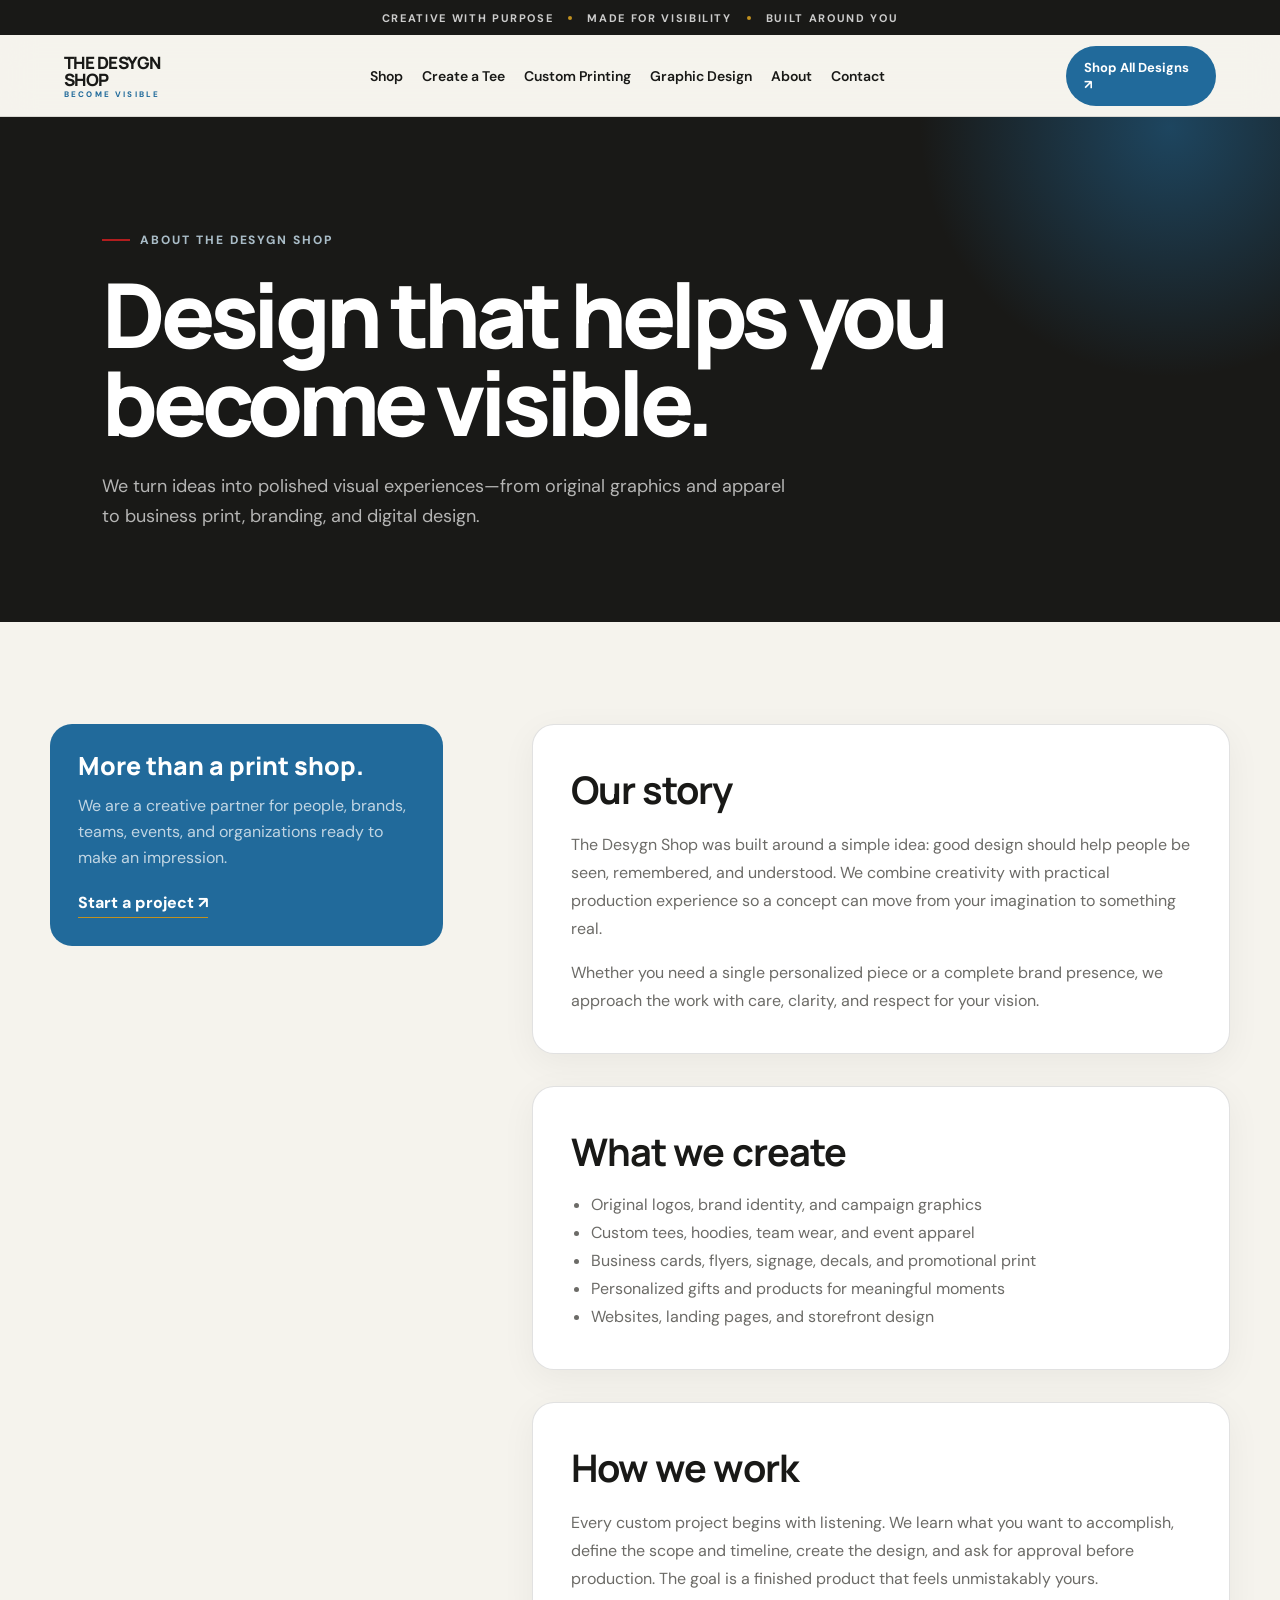
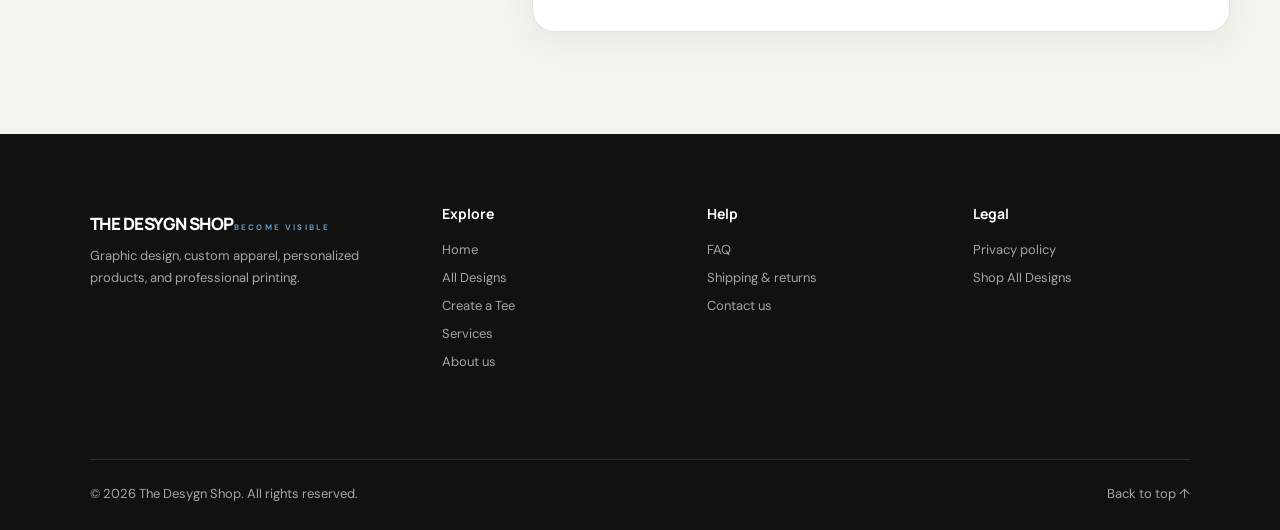
==== commit 2a7a6dc4: "Prioritize Tee Studio and featured drops; preserve full catalog" ====
--- a/about.html
+++ b/about.html
@@ -1,5 +1,7 @@
 <!doctype html><html lang="en"><head><meta charset="utf-8"><meta name="viewport" content="width=device-width,initial-scale=1"><meta name="description" content="Meet The Desygn Shop, a creative studio helping people and businesses become visible through design, apparel, print, and personalized products."><title>About Us | The Desygn Shop</title><link rel="stylesheet" href="styles.css"><link rel="stylesheet" href="info.css"><script defer src="app.js"></script></head>
 <body class="info-page"><a class="skip-link" href="#main">Skip to content</a><div class="announcement"><span>Creative with purpose</span><i></i><span>Made for visibility</span><i></i><span>Built around you</span></div>
-<header class="site-header" id="top"><a class="text-brand" href="index.html"><strong>The Desygn Shop</strong><span>Become visible</span></a><button class="menu-toggle" type="button" aria-expanded="false" aria-controls="site-nav"><span></span><span></span><span></span><span class="sr-only">Menu</span></button><nav class="site-nav" id="site-nav"><a href="index.html">Home</a><a href="services.html">Services</a><a href="about.html" aria-current="page">About</a><a href="faq.html">FAQ</a><a href="contact.html">Contact</a></nav><a class="header-shop" href="https://shop.thedesygnshop.com">Visit Store ↗</a></header>
+<header class="site-header" id="top"><a class="text-brand" href="index.html"><strong>The Desygn Shop</strong><span>Become visible</span></a><button class="menu-toggle" type="button" aria-expanded="false" aria-controls="site-nav"><span></span><span></span><span></span><span class="sr-only">Menu</span></button><nav class="site-nav" id="site-nav" aria-label="Primary navigation">
+      <a href="catalog.html">Shop</a><a href="index.html#studio">Create a Tee</a><a href="print-products.html">Custom Printing</a><a href="services.html#graphic-design">Graphic Design</a><a href="about.html">About</a><a href="contact.html">Contact</a>
+    </nav><a class="header-shop" href="catalog.html">Shop All Designs ↗</a></header>
 <main id="main"><section class="info-hero"><p class="eyebrow light"><span></span>About The Desygn Shop</p><h1>Design that helps you become visible.</h1><p>We turn ideas into polished visual experiences—from original graphics and apparel to business print, branding, and digital design.</p></section><section class="info-wrap info-grid"><aside class="info-aside"><h2>More than a print shop.</h2><p>We are a creative partner for people, brands, teams, events, and organizations ready to make an impression.</p><a href="contact.html">Start a project ↗</a></aside><div class="prose"><article><h2>Our story</h2><p>The Desygn Shop was built around a simple idea: good design should help people be seen, remembered, and understood. We combine creativity with practical production experience so a concept can move from your imagination to something real.</p><p>Whether you need a single personalized piece or a complete brand presence, we approach the work with care, clarity, and respect for your vision.</p></article><article><h2>What we create</h2><ul><li>Original logos, brand identity, and campaign graphics</li><li>Custom tees, hoodies, team wear, and event apparel</li><li>Business cards, flyers, signage, decals, and promotional print</li><li>Personalized gifts and products for meaningful moments</li><li>Websites, landing pages, and storefront design</li></ul></article><article><h2>How we work</h2><p>Every custom project begins with listening. We learn what you want to accomplish, define the scope and timeline, create the design, and ask for approval before production. The goal is a finished product that feels unmistakably yours.</p></article></div></section></main>
-<footer class="site-footer"><div class="footer-brand"><a class="text-brand text-brand-light" href="index.html"><strong>The Desygn Shop</strong><span>Become visible</span></a><p>Graphic design, custom apparel, personalized products, and professional printing.</p></div><div><h3>Explore</h3><a href="index.html">Home</a><a href="services.html">Services</a><a href="about.html">About us</a></div><div><h3>Help</h3><a href="faq.html">FAQ</a><a href="shipping-returns.html">Shipping &amp; returns</a><a href="contact.html">Contact us</a></div><div><h3>Legal</h3><a href="privacy.html">Privacy policy</a><a href="https://shop.thedesygnshop.com">Shop products ↗</a></div><div class="footer-bottom"><span>© <span id="year"></span> The Desygn Shop. All rights reserved.</span><a href="#top">Back to top ↑</a></div></footer></body></html>
+<footer class="site-footer"><div class="footer-brand"><a class="text-brand text-brand-light" href="index.html"><strong>The Desygn Shop</strong><span>Become visible</span></a><p>Graphic design, custom apparel, personalized products, and professional printing.</p></div><div><h3>Explore</h3><a href="index.html">Home</a><a href="catalog.html">All Designs</a><a href="index.html#studio">Create a Tee</a><a href="services.html">Services</a><a href="about.html">About us</a></div><div><h3>Help</h3><a href="faq.html">FAQ</a><a href="shipping-returns.html">Shipping &amp; returns</a><a href="contact.html">Contact us</a></div><div><h3>Legal</h3><a href="privacy.html">Privacy policy</a><a href="catalog.html">Shop All Designs</a></div><div class="footer-bottom"><span>© <span id="year"></span> The Desygn Shop. All rights reserved.</span><a href="#top">Back to top ↑</a></div></footer></body></html>
--- a/styles.css
+++ b/styles.css
@@ -34,7 +34,7 @@
 .brand { justify-self: start; width: 88px; height: 66px; display: grid; place-items: center; }
 .brand img { max-height: 72px; }
 .site-nav { display: flex; justify-content: center; gap: clamp(18px, 3vw, 42px); font-size: 14px; font-weight: 600; }
-.site-nav a { position: relative; padding: 12px 0; }
+.site-nav a { position: relative; padding: 12px 0; white-space: nowrap; }
 .site-nav a::after { content: ""; position: absolute; left: 0; right: 100%; bottom: 4px; height: 2px; background: var(--red); transition: right .25s ease; }
 .site-nav a:hover::after, .site-nav a:focus-visible::after { right: 0; }
 .header-shop { justify-self: end; padding: 13px 18px; color: #fff; background: var(--blue); border-radius: 999px; font-size: 13px; font-weight: 700; transition: transform .2s ease, background .2s ease; }
@@ -88,6 +88,19 @@
 .marquee span { font-family: "Manrope", sans-serif; font-size: 14px; font-weight: 700; letter-spacing: .09em; text-transform: uppercase; }
 .marquee b { color: var(--gold); }
 @keyframes marquee { to { transform: translateX(-50%); } }
+
+.rankless-promo { position: relative; min-height: clamp(520px, 70vw, 760px); display: flex; align-items: flex-end; overflow: hidden; padding: clamp(54px, 8vw, 100px) clamp(24px, 7vw, 110px); color: #fff; background: #09090d url('assets/wide_dark_dramatic_anime_style_banner_background.png') center top / cover no-repeat; isolation: isolate; }
+.rankless-promo::before { content: ""; position: absolute; inset: 0; z-index: 0; background: linear-gradient(180deg, rgba(4,5,9,.28) 0%, rgba(4,5,9,.55) 52%, rgba(4,5,9,.92) 100%); pointer-events: none; }
+.rankless-promo-media { position: absolute; inset: 0; z-index: -1; width: 100%; height: 100%; object-fit: cover; object-position: center top; opacity: .32; }
+.rankless-promo-shade { position: absolute; inset: 0; z-index: 0; background: linear-gradient(90deg, rgba(4,5,9,.95) 0%, rgba(4,5,9,.67) 48%, rgba(4,5,9,.18) 100%), linear-gradient(0deg, rgba(4,5,9,.86), transparent 60%); }
+.rankless-promo-copy { position: relative; z-index: 1; max-width: 760px; }
+.rankless-promo-copy p { margin: 0 0 12px; color: var(--gold); font-size: 12px; font-weight: 800; letter-spacing: .13em; text-transform: uppercase; }
+.rankless-promo h2 { margin: 0; font-family: "Manrope", sans-serif; font-size: clamp(70px, 11vw, 158px); line-height: .82; letter-spacing: 0; }
+.rankless-promo strong { display: block; margin: 28px 0 32px; font-size: clamp(20px, 2.4vw, 34px); line-height: 1.15; }
+.rankless-promo-button { color: #fff; background: var(--red); box-shadow: 0 14px 38px rgba(177,29,30,.34); }
+.rankless-promo-button:hover { background: #cf2627; }
+.rankless-promo-button span { margin-left: 12px; }
+
 
 .section { padding: clamp(78px, 9vw, 145px) clamp(24px, 7vw, 110px); }
 
@@ -201,6 +214,16 @@
 .step:nth-child(3) .step-icon { color: var(--ink); background: var(--gold); }
 .step h3 { margin: 0 0 11px; font-family: "Manrope", sans-serif; font-size: 24px; }
 .step p { margin: 0; color: var(--muted); line-height: 1.65; }
+.custom-studio-embed { display: grid; grid-template-columns: minmax(0, 1fr) minmax(280px, 390px); gap: 30px; align-items: center; margin: 34px 0 0; padding: clamp(28px, 4vw, 44px); overflow: hidden; border: 1px solid var(--line); border-radius: var(--radius); background: var(--ink); color: #fff; box-shadow: 0 22px 65px rgba(25,25,23,.12); }
+.custom-studio-copy h3 { max-width: 680px; margin: 0; font-family: "Manrope", sans-serif; font-size: clamp(30px, 4vw, 52px); line-height: 1; letter-spacing: -.04em; }
+.custom-studio-copy > p:not(.eyebrow):not(.test-disclaimer) { max-width: 650px; margin: 18px 0 0; color: rgba(255,255,255,.7); line-height: 1.7; }
+.custom-studio-panel { display: grid; gap: 16px; justify-items: stretch; padding: 22px; border: 1px solid rgba(255,255,255,.12); border-radius: 18px; background: rgba(255,255,255,.06); }
+.studio-swatches { display: grid; grid-template-columns: repeat(6, 1fr); gap: 8px; }
+.studio-swatches i { display: block; aspect-ratio: 1; border-radius: 50%; background: var(--swatch); border: 1px solid rgba(255,255,255,.24); }
+.studio-secondary-link { display: inline-flex; align-items: center; justify-content: center; min-height: 48px; color: #fff; border: 1px solid rgba(255,255,255,.22); border-radius: 999px; font-weight: 800; }
+.studio-secondary-link:hover { color: var(--gold); border-color: rgba(223,167,36,.65); }
+.test-disclaimer { margin: 22px 0 0; padding: 14px 16px; color: #d8d3c4; border: 1px solid rgba(223,167,36,.35); border-radius: 12px; background: rgba(0,0,0,.2); line-height: 1.6; }
+.test-disclaimer b { color: var(--gold); }
 
 .about { min-height: 650px; display: grid; grid-template-columns: .85fr 1.15fr; align-items: center; gap: 8vw; padding: clamp(80px, 10vw, 150px) clamp(24px, 9vw, 150px); color: #fff; background: var(--ink); }
 .about-mark { position: relative; display: grid; place-items: center; }
@@ -240,34 +263,47 @@
 }
 
 @media (max-width: 760px) {
+  .rankless-promo { min-height: 600px; align-items: flex-end; }
+  .rankless-promo-media { object-position: 60% center; }
+  .rankless-promo-shade { background: linear-gradient(0deg, rgba(4,5,9,.98) 0%, rgba(4,5,9,.52) 68%, rgba(4,5,9,.16) 100%); }
   .announcement { gap: 9px; font-size: 8px; }
-  .site-header { min-height: 72px; grid-template-columns: 1fr auto; }
+  .site-header { min-height: 72px; grid-template-columns: 1fr auto; padding-inline: 18px; }
   .brand { width: 76px; height: 58px; }
   .header-shop { display: none; }
-  .menu-toggle { position: relative; z-index: 102; width: 46px; height: 46px; display: grid; align-content: center; gap: 5px; padding: 10px; border: 1px solid var(--line); border-radius: 50%; background: transparent; }
+  .menu-toggle { position: relative; z-index: 102; width: 46px; height: 46px; display: grid; align-content: center; justify-content: center; gap: 5px; padding: 10px; border: 1px solid var(--line); border-radius: 50%; background: rgba(245,243,237,.92); }
   .menu-toggle span:not(.sr-only) { width: 23px; height: 2px; display: block; background: var(--ink); transition: transform .25s ease, opacity .25s ease; }
+  .menu-toggle[aria-expanded="true"] { border-color: rgba(255,255,255,.24); background: rgba(255,255,255,.08); }
+  .menu-toggle[aria-expanded="true"] span:not(.sr-only) { background: #fff; }
   .menu-toggle[aria-expanded="true"] span:nth-child(1) { transform: translateY(7px) rotate(45deg); }
   .menu-toggle[aria-expanded="true"] span:nth-child(2) { opacity: 0; }
   .menu-toggle[aria-expanded="true"] span:nth-child(3) { transform: translateY(-7px) rotate(-45deg); }
-  .site-nav { position: fixed; inset: 0; z-index: 101; display: flex; flex-direction: column; align-items: center; justify-content: center; gap: 25px; visibility: hidden; opacity: 0; color: #fff; background: rgba(25,25,23,.98); font-family: "Manrope", sans-serif; font-size: 28px; transition: opacity .25s ease, visibility .25s ease; }
+  .site-nav { position: fixed; inset: 0; z-index: 101; display: flex; flex-direction: column; align-items: stretch; justify-content: flex-start; gap: 8px; min-height: 100dvh; max-height: 100dvh; padding: calc(92px + env(safe-area-inset-top)) clamp(22px, 7vw, 34px) calc(30px + env(safe-area-inset-bottom)); visibility: hidden; opacity: 0; overflow-y: auto; overscroll-behavior: contain; color: #fff; background: rgba(25,25,23,.98); font-family: "Manrope", sans-serif; font-size: clamp(20px, 6vw, 26px); transition: opacity .25s ease, visibility .25s ease; }
+  .site-nav a { width: 100%; padding: 15px 0; border-bottom: 1px solid rgba(255,255,255,.13); white-space: normal; }
+  .site-nav a::after { display: none; }
   .site-nav.open { visibility: visible; opacity: 1; }
-  .hero { min-height: auto; padding: 75px 24px 60px; }
-  .hero h1 { font-size: clamp(46px, 14vw, 70px); }
-  .hero-art { min-height: 390px; }
-  .orbit-one { width: 390px; height: 390px; }
-  .orbit-two { width: 300px; height: 300px; }
+  .hero { min-height: auto; padding: 66px 20px 54px; }
+  .hero h1 { font-size: clamp(40px, 12.5vw, 64px); line-height: 1.02; letter-spacing: -.035em; }
+  .hero-lede { font-size: 16px; line-height: 1.55; }
+  .hero-proof { gap: 18px; margin-top: 34px; }
+  .hero-art { min-height: 330px; overflow: hidden; }
+  .orbit-one { width: min(360px, 94vw); height: min(360px, 94vw); }
+  .orbit-two { width: min(280px, 74vw); height: min(280px, 74vw); }
   .floating-tag { font-size: 10px; }
   .tag-one { left: -8px; }
   .tag-two { right: -5px; }
   .section-heading { grid-template-columns: 1fr; gap: 18px; }
   .product-grid, .steps { grid-template-columns: 1fr; }
+  .custom-studio-embed { grid-template-columns: 1fr; padding: 28px 22px; }
+  .custom-studio-panel { padding: 18px; }
   .web-promo { padding-inline: 18px; }
-  .web-promo-card { padding: 38px 22px; border-radius: 24px; }
+  .web-promo-card { padding: 34px 20px; border-radius: 24px; }
+  .web-promo h2 { font-size: clamp(34px, 10vw, 48px); line-height: 1.04; letter-spacing: -.035em; }
   .web-promo h2 em { display: inline; }
   .web-promo-value { align-items: flex-start; flex-direction: column; gap: 22px; }
   .web-promo-price { padding: 0 0 18px; border-right: 0; border-bottom: 1px solid rgba(255,255,255,.16); }
-  .web-promo-price strong { font-size: 62px; }
+  .web-promo-price strong { font-size: clamp(48px, 15vw, 62px); }
   .web-promo-features { grid-template-columns: 1fr; }
+  .web-promo-features span { white-space: normal; }
   .web-promo-actions { align-items: flex-start; flex-direction: column; }
   .web-promo-showcase { min-height: 350px; }
   .browser-mockup { width: 95%; top: 35px; right: -7%; }
@@ -290,6 +326,15 @@
   .footer-bottom { flex-direction: column; }
 }
 
+@media (max-width: 380px) {
+  .announcement { flex-wrap: wrap; padding-inline: 12px; letter-spacing: .11em; }
+  .site-nav { font-size: 20px; padding-top: calc(84px + env(safe-area-inset-top)); }
+  .hero h1 { font-size: clamp(36px, 12vw, 46px); }
+  .hero-actions .button { width: 100%; }
+  .rankless-promo h2 { font-size: clamp(48px, 18vw, 64px); }
+  .web-promo { padding-inline: 12px; }
+}
+
 @media (prefers-reduced-motion: reduce) {
   *, *::before, *::after { scroll-behavior: auto !important; animation-duration: .01ms !important; animation-iteration-count: 1 !important; transition-duration: .01ms !important; }
   .reveal { opacity: 1; transform: none; }
@@ -300,6 +345,24 @@
 .text-brand strong { font-family: "Manrope", sans-serif; font-size: 17px; font-weight: 800; letter-spacing: -.03em; }
 .text-brand span { color: var(--blue); font-size: 8px; font-weight: 800; letter-spacing: .27em; }
 .site-nav [aria-current="page"]::after { right: 0; }
+
+/* Homepage discovery and independent full catalog. */
+.studio-section { padding-top: 35px; padding-bottom: 35px; }
+.studio-section .custom-studio-embed { margin-top: 0; }
+.custom-studio-copy h2 { margin: 0; font-family: "Manrope", sans-serif; font-size: clamp(32px, 4vw, 58px); line-height: 1.05; letter-spacing: -.04em; }
+.studio-steps { display: grid; gap: 15px; list-style: none; padding: 0; margin: 5px 0; }
+.studio-steps li { display: grid; gap: 4px; }
+.studio-steps span { color: rgba(255,255,255,.7); font-size: 14px; }
+.test-disclaimer a { text-decoration: underline; }
+.catalog-tools { display: flex; align-items: end; justify-content: space-between; gap: 24px; margin: 32px 0; }
+.catalog-tools label { width: min(100%, 560px); font-weight: 700; }
+.catalog-tools input { display: block; width: 100%; padding: 15px 18px; margin-top: 10px; border: 1px solid var(--line); border-radius: 12px; background: #fff; font: inherit; }
+.product-card[hidden] { display: none; }
+.service-card a { display: inline-block; margin-top: 12px; color: var(--sky); text-decoration: underline; }
+.site-header { grid-template-columns: 125px 1fr 150px; gap: 16px; }
+.site-nav { gap: clamp(12px, 1.5vw, 24px); }
+@media (min-width: 761px) and (max-width: 1100px) { .site-header { grid-template-columns: 90px 1fr; padding-inline: 20px; } .header-shop { display: none; } .site-nav { font-size: 12px; gap: 14px; } }
+@media (max-width: 760px) { .site-header { grid-template-columns: 1fr auto; } .catalog-tools { align-items: stretch; flex-direction: column; gap: 8px; } }
 
 .service-hero { position: relative; min-height: 710px; display: grid; grid-template-columns: 1.08fr .92fr; align-items: center; gap: 5vw; overflow: hidden; padding: clamp(75px, 9vw, 135px) clamp(24px, 7vw, 110px); color: #fff; background: var(--ink); isolation: isolate; }
 .service-hero::before { content: ""; position: absolute; inset: 0; z-index: -2; opacity: .14; background-image: linear-gradient(rgba(255,255,255,.13) 1px, transparent 1px), linear-gradient(90deg, rgba(255,255,255,.13) 1px, transparent 1px); background-size: 70px 70px; }
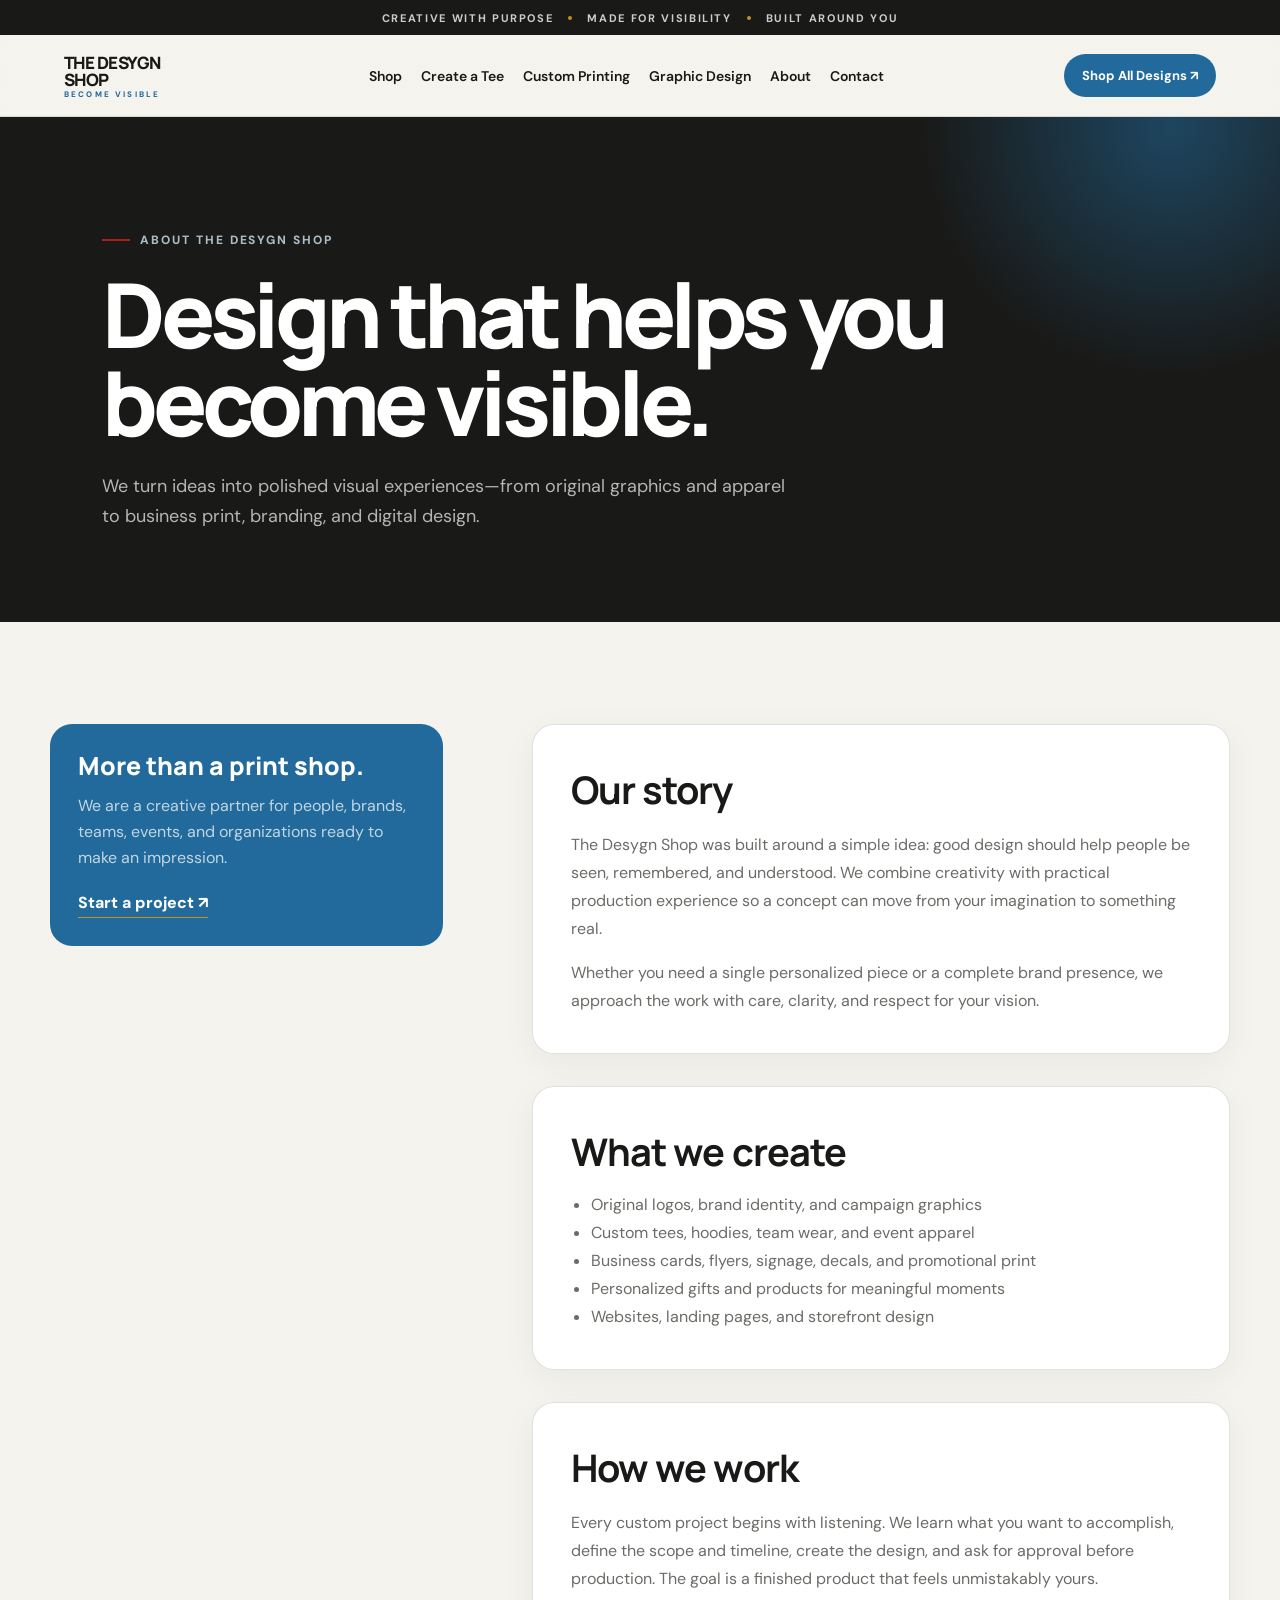
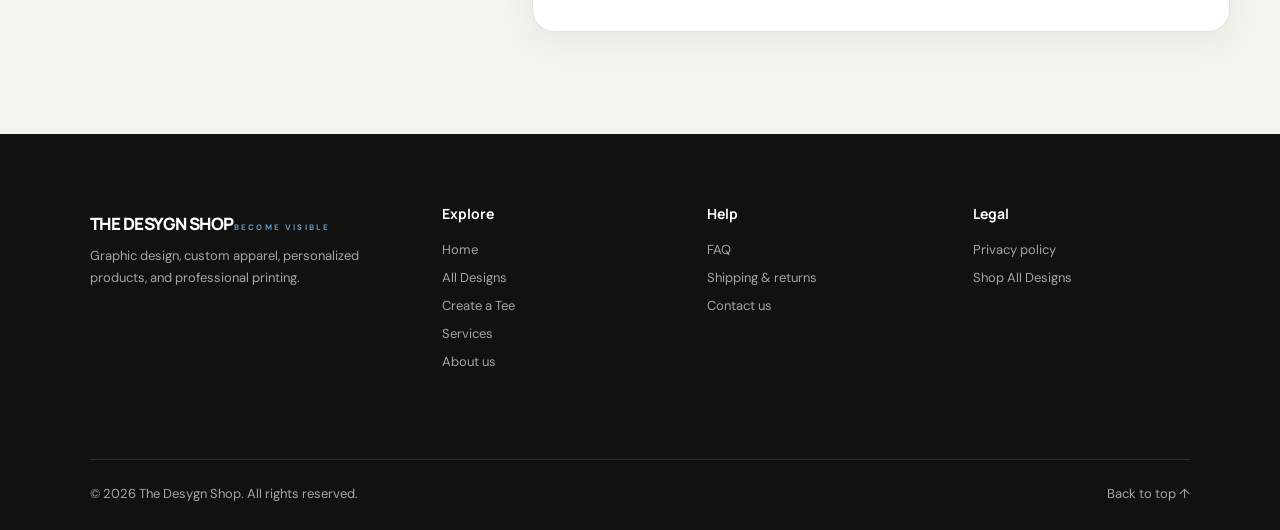
==== commit 41733d2c: "Refresh cached shared styles for the header fix" ====
--- a/about.html
+++ b/about.html
@@ -1,7 +1,7 @@
-<!doctype html><html lang="en"><head><meta charset="utf-8"><meta name="viewport" content="width=device-width,initial-scale=1"><meta name="description" content="Meet The Desygn Shop, a creative studio helping people and businesses become visible through design, apparel, print, and personalized products."><title>About Us | The Desygn Shop</title><link rel="stylesheet" href="styles.css"><link rel="stylesheet" href="info.css"><script defer src="app.js"></script></head>
+<!doctype html><html lang="en"><head><meta charset="utf-8"><meta name="viewport" content="width=device-width,initial-scale=1"><meta name="description" content="Meet The Desygn Shop, a creative studio helping people and businesses become visible through design, apparel, print, and personalized products."><title>About Us | The Desygn Shop</title><link rel="stylesheet" href="styles.css?v=20261005-header"><link rel="stylesheet" href="info.css"><script defer src="app.js"></script></head>
 <body class="info-page"><a class="skip-link" href="#main">Skip to content</a><div class="announcement"><span>Creative with purpose</span><i></i><span>Made for visibility</span><i></i><span>Built around you</span></div>
 <header class="site-header" id="top"><a class="text-brand" href="index.html"><strong>The Desygn Shop</strong><span>Become visible</span></a><button class="menu-toggle" type="button" aria-expanded="false" aria-controls="site-nav"><span></span><span></span><span></span><span class="sr-only">Menu</span></button><nav class="site-nav" id="site-nav" aria-label="Primary navigation">
-      <a href="catalog.html">Shop</a><a href="index.html#studio">Create a Tee</a><a href="print-products.html">Custom Printing</a><a href="services.html#graphic-design">Graphic Design</a><a href="about.html">About</a><a href="contact.html">Contact</a>
+      <a href="catalog.html">Shop</a><a href="https://lab.thedesygnshop.com/">Create a Tee</a><a href="print-products.html">Custom Printing</a><a href="services.html#graphic-design">Graphic Design</a><a href="about.html">About</a><a href="contact.html">Contact</a>
     </nav><a class="header-shop" href="catalog.html">Shop All Designs ↗</a></header>
 <main id="main"><section class="info-hero"><p class="eyebrow light"><span></span>About The Desygn Shop</p><h1>Design that helps you become visible.</h1><p>We turn ideas into polished visual experiences—from original graphics and apparel to business print, branding, and digital design.</p></section><section class="info-wrap info-grid"><aside class="info-aside"><h2>More than a print shop.</h2><p>We are a creative partner for people, brands, teams, events, and organizations ready to make an impression.</p><a href="contact.html">Start a project ↗</a></aside><div class="prose"><article><h2>Our story</h2><p>The Desygn Shop was built around a simple idea: good design should help people be seen, remembered, and understood. We combine creativity with practical production experience so a concept can move from your imagination to something real.</p><p>Whether you need a single personalized piece or a complete brand presence, we approach the work with care, clarity, and respect for your vision.</p></article><article><h2>What we create</h2><ul><li>Original logos, brand identity, and campaign graphics</li><li>Custom tees, hoodies, team wear, and event apparel</li><li>Business cards, flyers, signage, decals, and promotional print</li><li>Personalized gifts and products for meaningful moments</li><li>Websites, landing pages, and storefront design</li></ul></article><article><h2>How we work</h2><p>Every custom project begins with listening. We learn what you want to accomplish, define the scope and timeline, create the design, and ask for approval before production. The goal is a finished product that feels unmistakably yours.</p></article></div></section></main>
-<footer class="site-footer"><div class="footer-brand"><a class="text-brand text-brand-light" href="index.html"><strong>The Desygn Shop</strong><span>Become visible</span></a><p>Graphic design, custom apparel, personalized products, and professional printing.</p></div><div><h3>Explore</h3><a href="index.html">Home</a><a href="catalog.html">All Designs</a><a href="index.html#studio">Create a Tee</a><a href="services.html">Services</a><a href="about.html">About us</a></div><div><h3>Help</h3><a href="faq.html">FAQ</a><a href="shipping-returns.html">Shipping &amp; returns</a><a href="contact.html">Contact us</a></div><div><h3>Legal</h3><a href="privacy.html">Privacy policy</a><a href="catalog.html">Shop All Designs</a></div><div class="footer-bottom"><span>© <span id="year"></span> The Desygn Shop. All rights reserved.</span><a href="#top">Back to top ↑</a></div></footer></body></html>
+<footer class="site-footer"><div class="footer-brand"><a class="text-brand text-brand-light" href="index.html"><strong>The Desygn Shop</strong><span>Become visible</span></a><p>Graphic design, custom apparel, personalized products, and professional printing.</p></div><div><h3>Explore</h3><a href="index.html">Home</a><a href="catalog.html">All Designs</a><a href="https://lab.thedesygnshop.com/">Create a Tee</a><a href="services.html">Services</a><a href="about.html">About us</a></div><div><h3>Help</h3><a href="faq.html">FAQ</a><a href="shipping-returns.html">Shipping &amp; returns</a><a href="contact.html">Contact us</a></div><div><h3>Legal</h3><a href="privacy.html">Privacy policy</a><a href="catalog.html">Shop All Designs</a></div><div class="footer-bottom"><span>© <span id="year"></span> The Desygn Shop. All rights reserved.</span><a href="#top">Back to top ↑</a></div></footer></body></html>
--- a/styles.css
+++ b/styles.css
@@ -37,7 +37,7 @@
 .site-nav a { position: relative; padding: 12px 0; white-space: nowrap; }
 .site-nav a::after { content: ""; position: absolute; left: 0; right: 100%; bottom: 4px; height: 2px; background: var(--red); transition: right .25s ease; }
 .site-nav a:hover::after, .site-nav a:focus-visible::after { right: 0; }
-.header-shop { justify-self: end; padding: 13px 18px; color: #fff; background: var(--blue); border-radius: 999px; font-size: 13px; font-weight: 700; transition: transform .2s ease, background .2s ease; }
+.header-shop { display: inline-flex; align-items: center; justify-content: center; gap: 8px; white-space: nowrap; text-decoration: none; justify-self: end; padding: 13px 18px; color: #fff; background: var(--blue); border-radius: 999px; font-size: 13px; font-weight: 700; transition: transform .2s ease, background .2s ease; }
 .header-shop:hover { transform: translateY(-2px); background: var(--ink); }
 .menu-toggle { display: none; }
 
@@ -359,7 +359,7 @@
 .catalog-tools input { display: block; width: 100%; padding: 15px 18px; margin-top: 10px; border: 1px solid var(--line); border-radius: 12px; background: #fff; font: inherit; }
 .product-card[hidden] { display: none; }
 .service-card a { display: inline-block; margin-top: 12px; color: var(--sky); text-decoration: underline; }
-.site-header { grid-template-columns: 125px 1fr 150px; gap: 16px; }
+.site-header { grid-template-columns: 125px 1fr max-content; gap: 16px; }
 .site-nav { gap: clamp(12px, 1.5vw, 24px); }
 @media (min-width: 761px) and (max-width: 1100px) { .site-header { grid-template-columns: 90px 1fr; padding-inline: 20px; } .header-shop { display: none; } .site-nav { font-size: 12px; gap: 14px; } }
 @media (max-width: 760px) { .site-header { grid-template-columns: 1fr auto; } .catalog-tools { align-items: stretch; flex-direction: column; gap: 8px; } }
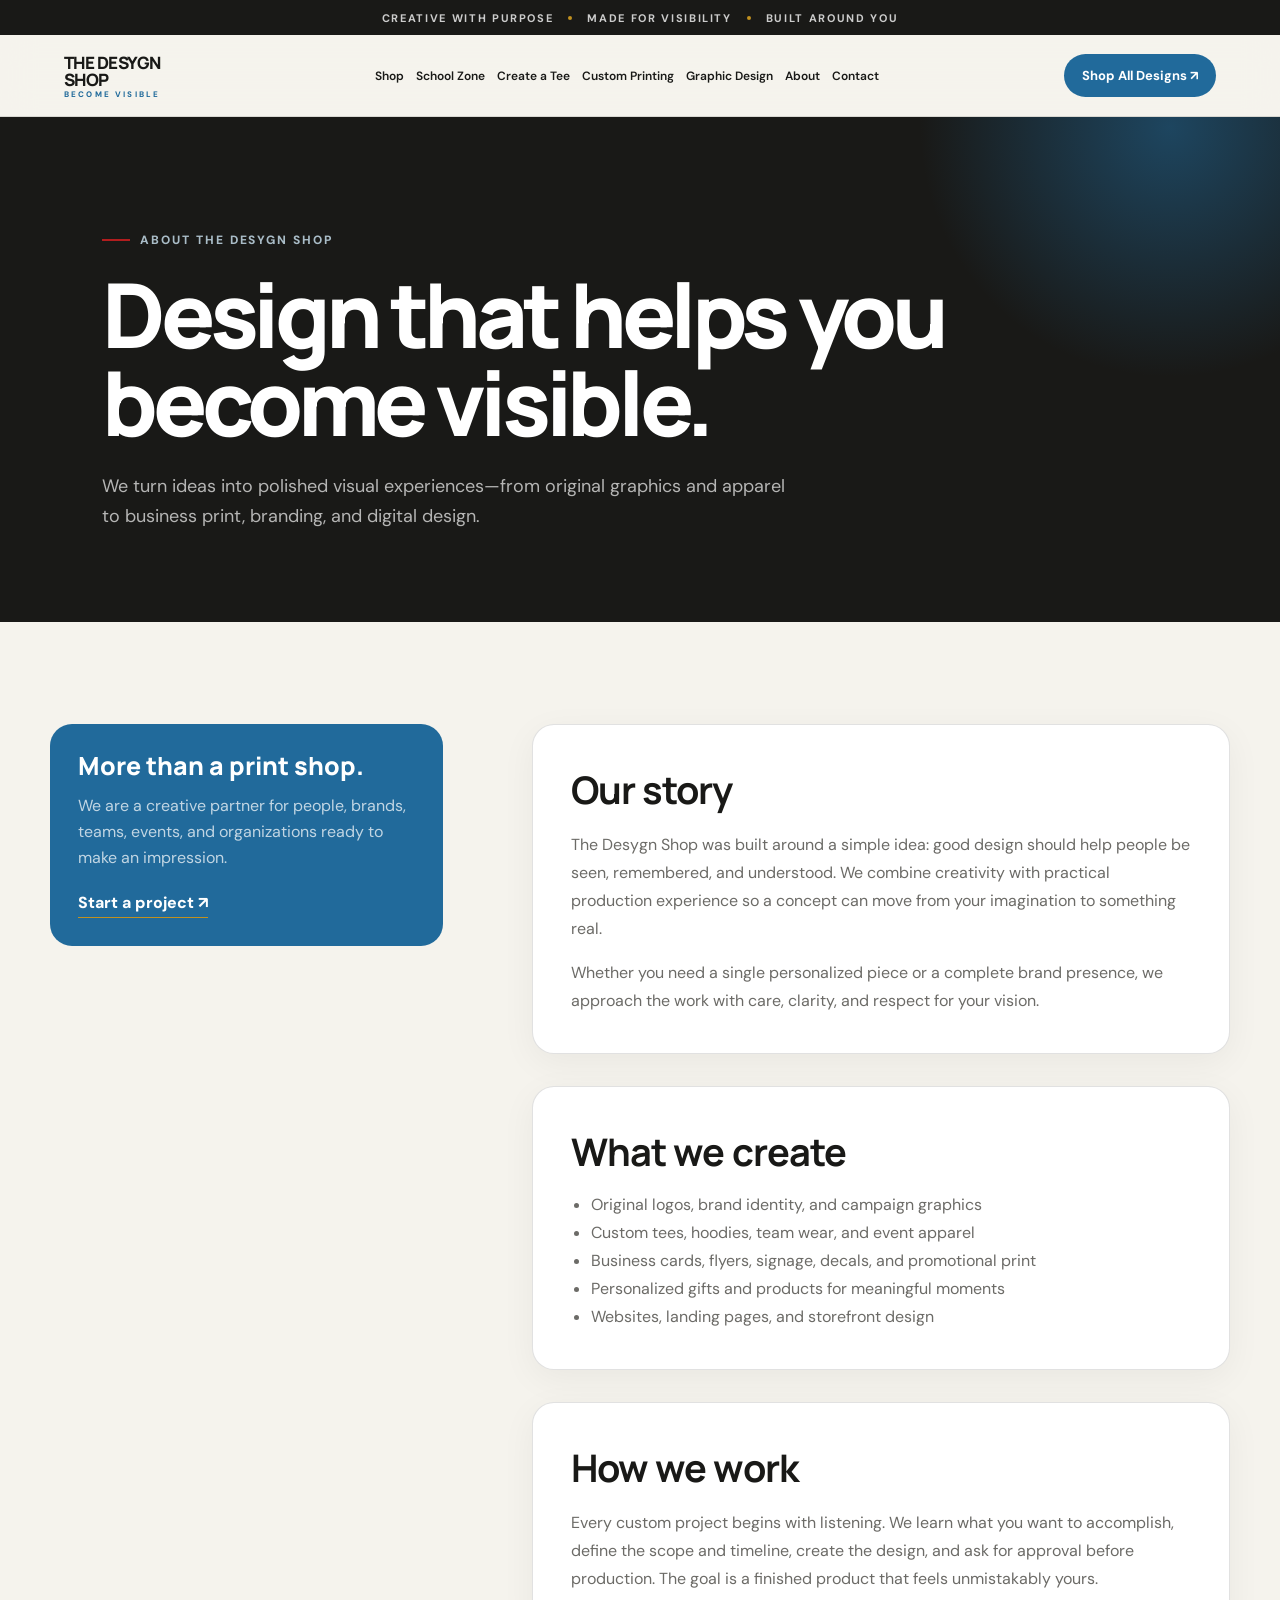
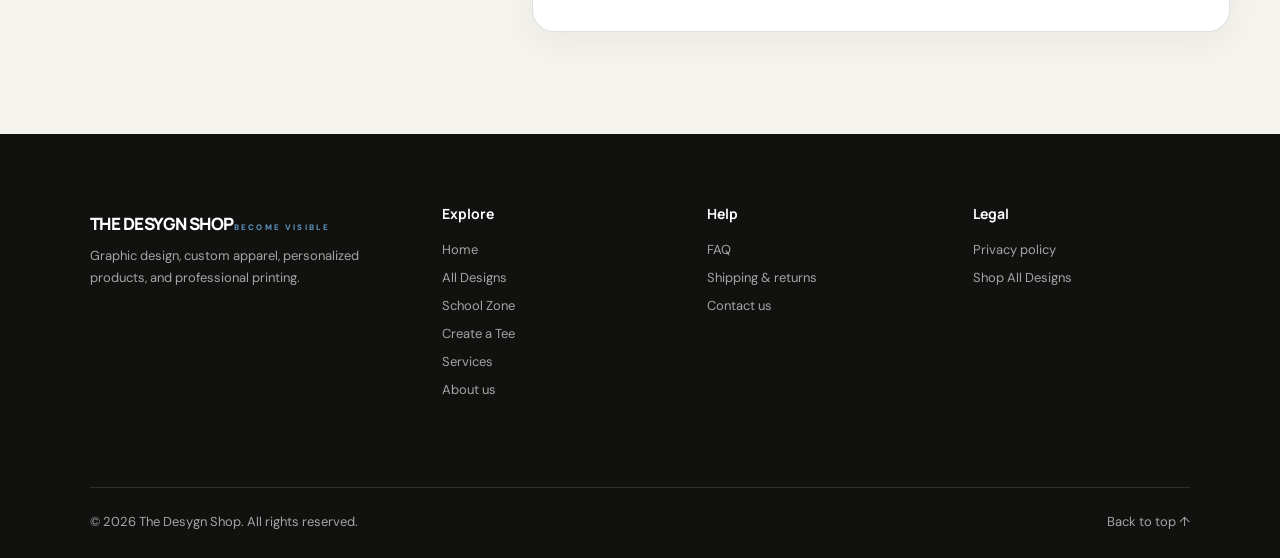
==== commit ca727453: "Publish School Zone mockups and saved-design checkout links" ====
--- a/about.html
+++ b/about.html
@@ -1,7 +1,7 @@
-<!doctype html><html lang="en"><head><meta charset="utf-8"><meta name="viewport" content="width=device-width,initial-scale=1"><meta name="description" content="Meet The Desygn Shop, a creative studio helping people and businesses become visible through design, apparel, print, and personalized products."><title>About Us | The Desygn Shop</title><link rel="stylesheet" href="styles.css?v=20261005-header"><link rel="stylesheet" href="info.css"><script defer src="app.js"></script></head>
+<!doctype html><html lang="en"><head><meta charset="utf-8"><meta name="viewport" content="width=device-width,initial-scale=1"><meta name="description" content="Meet The Desygn Shop, a creative studio helping people and businesses become visible through design, apparel, print, and personalized products."><title>About Us | The Desygn Shop</title><link rel="stylesheet" href="styles.css?v=20261005-school"><link rel="stylesheet" href="info.css"><script defer src="app.js"></script></head>
 <body class="info-page"><a class="skip-link" href="#main">Skip to content</a><div class="announcement"><span>Creative with purpose</span><i></i><span>Made for visibility</span><i></i><span>Built around you</span></div>
 <header class="site-header" id="top"><a class="text-brand" href="index.html"><strong>The Desygn Shop</strong><span>Become visible</span></a><button class="menu-toggle" type="button" aria-expanded="false" aria-controls="site-nav"><span></span><span></span><span></span><span class="sr-only">Menu</span></button><nav class="site-nav" id="site-nav" aria-label="Primary navigation">
-      <a href="catalog.html">Shop</a><a href="https://lab.thedesygnshop.com/">Create a Tee</a><a href="print-products.html">Custom Printing</a><a href="services.html#graphic-design">Graphic Design</a><a href="about.html">About</a><a href="contact.html">Contact</a>
+      <a href="catalog.html">Shop</a><a href="school-zone.html">School Zone</a><a href="https://lab.thedesygnshop.com/">Create a Tee</a><a href="print-products.html">Custom Printing</a><a href="services.html#graphic-design">Graphic Design</a><a href="about.html">About</a><a href="contact.html">Contact</a>
     </nav><a class="header-shop" href="catalog.html">Shop All Designs ↗</a></header>
 <main id="main"><section class="info-hero"><p class="eyebrow light"><span></span>About The Desygn Shop</p><h1>Design that helps you become visible.</h1><p>We turn ideas into polished visual experiences—from original graphics and apparel to business print, branding, and digital design.</p></section><section class="info-wrap info-grid"><aside class="info-aside"><h2>More than a print shop.</h2><p>We are a creative partner for people, brands, teams, events, and organizations ready to make an impression.</p><a href="contact.html">Start a project ↗</a></aside><div class="prose"><article><h2>Our story</h2><p>The Desygn Shop was built around a simple idea: good design should help people be seen, remembered, and understood. We combine creativity with practical production experience so a concept can move from your imagination to something real.</p><p>Whether you need a single personalized piece or a complete brand presence, we approach the work with care, clarity, and respect for your vision.</p></article><article><h2>What we create</h2><ul><li>Original logos, brand identity, and campaign graphics</li><li>Custom tees, hoodies, team wear, and event apparel</li><li>Business cards, flyers, signage, decals, and promotional print</li><li>Personalized gifts and products for meaningful moments</li><li>Websites, landing pages, and storefront design</li></ul></article><article><h2>How we work</h2><p>Every custom project begins with listening. We learn what you want to accomplish, define the scope and timeline, create the design, and ask for approval before production. The goal is a finished product that feels unmistakably yours.</p></article></div></section></main>
-<footer class="site-footer"><div class="footer-brand"><a class="text-brand text-brand-light" href="index.html"><strong>The Desygn Shop</strong><span>Become visible</span></a><p>Graphic design, custom apparel, personalized products, and professional printing.</p></div><div><h3>Explore</h3><a href="index.html">Home</a><a href="catalog.html">All Designs</a><a href="https://lab.thedesygnshop.com/">Create a Tee</a><a href="services.html">Services</a><a href="about.html">About us</a></div><div><h3>Help</h3><a href="faq.html">FAQ</a><a href="shipping-returns.html">Shipping &amp; returns</a><a href="contact.html">Contact us</a></div><div><h3>Legal</h3><a href="privacy.html">Privacy policy</a><a href="catalog.html">Shop All Designs</a></div><div class="footer-bottom"><span>© <span id="year"></span> The Desygn Shop. All rights reserved.</span><a href="#top">Back to top ↑</a></div></footer></body></html>
+<footer class="site-footer"><div class="footer-brand"><a class="text-brand text-brand-light" href="index.html"><strong>The Desygn Shop</strong><span>Become visible</span></a><p>Graphic design, custom apparel, personalized products, and professional printing.</p></div><div><h3>Explore</h3><a href="index.html">Home</a><a href="catalog.html">All Designs</a><a href="school-zone.html">School Zone</a><a href="https://lab.thedesygnshop.com/">Create a Tee</a><a href="services.html">Services</a><a href="about.html">About us</a></div><div><h3>Help</h3><a href="faq.html">FAQ</a><a href="shipping-returns.html">Shipping &amp; returns</a><a href="contact.html">Contact us</a></div><div><h3>Legal</h3><a href="privacy.html">Privacy policy</a><a href="catalog.html">Shop All Designs</a></div><div class="footer-bottom"><span>© <span id="year"></span> The Desygn Shop. All rights reserved.</span><a href="#top">Back to top ↑</a></div></footer></body></html>
--- a/styles.css
+++ b/styles.css
@@ -455,3 +455,4 @@
   .process-line { gap: 35px; }
   .service-cta-card { border-radius: 24px; }
 }
+@media(min-width:761px) and (max-width:1350px){.site-nav{font-size:12px;gap:12px}}
